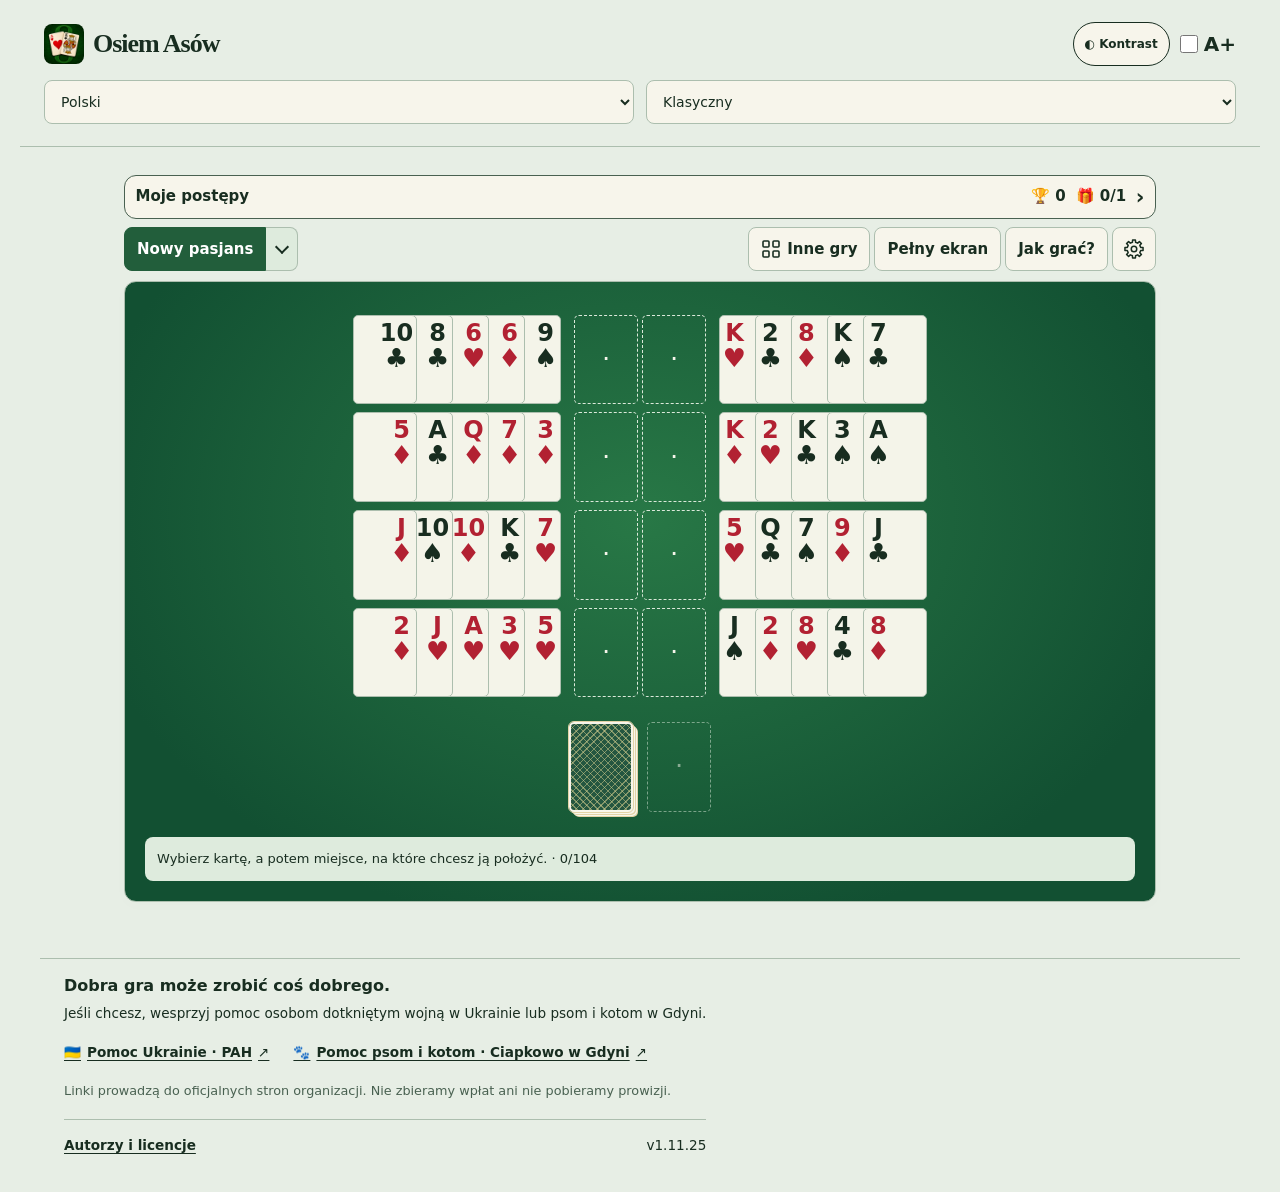
==== index.html @ a6cc0224 "Release Osiem Asów 1.11.25: refine game labels" ====
<!doctype html>
<html lang="pl" data-theme="porcelain">
<head>
<meta charset="utf-8">
<link rel="icon" href="favicon.ico?v=1.9.2" sizes="any">
<link rel="icon" type="image/png" sizes="32x32" href="favicon-32.png?v=1.9.2">
<link rel="icon" type="image/png" sizes="48x48" href="favicon-48.png?v=1.9.2">
<meta name="viewport" content="width=device-width,initial-scale=1">
<title>Osiem Asów</title>

<link rel="manifest" href="manifest.webmanifest">
<link rel="apple-touch-icon" href="apple-touch-icon.png?v=1.5.2">
<meta name="theme-color" content="#174b35">
<link rel="stylesheet" href="style.css">
<link rel="stylesheet" href="shared-palettes.css?v=shared-palettes-2">
<link rel="stylesheet" href="themes.css?v=1.9.2">
<link rel="stylesheet" href="shared-game.css?v=1.6.4">
<link rel="stylesheet" href="card-backs.css?v=deck-themes-2">
<link rel="stylesheet" href="pasjans.css?v=split-new-1">
<link rel="stylesheet" href="shared-victory.css?v=6">
<link rel="stylesheet" href="games-chest-menu.css?v=packed-grid-1"><script defer src="games-chest-menu.js?v=packed-grid-1" data-game="eight-aces"></script><script>if (!new URLSearchParams(location.search).has("miniatura") || window === window.top) { const script = document.createElement("script"); script.defer = true; script.src = "https://cloud.umami.is/script.js"; script.setAttribute("data-website-id", "a4d24ffd-fa55-44e7-8c3b-dc5a5e42a2f2"); script.setAttribute("data-domains", "eightaces.games-chest.com"); script.setAttribute("data-tag", "eight-aces"); document.head.append(script); }</script>
<link rel="stylesheet" href="theme-gallery.css?v=1.4.5">
<link rel="stylesheet" href="shared-settings.css?v=1.9.2">
<link rel="stylesheet" href="progress-bar.css?v=1.11.1">
<link rel="stylesheet" href="progress-summary.css?v=1.11.1">
<link rel="stylesheet" href="shared-footer.css?v=safari-install-guide-1">
<script defer src="shared-footer.js?v=footer-picker-recent-1"></script>
<script defer src="./game-update.js?v=2"></script>
<script defer src="./game-install.js?v=safari-install-guide-1"></script>
</head>
<body>
<header><a class="brand" href="./"><img class="brand-logo" src="icon-192.png?v=1.5.2" alt=""><span class="brand-name" translate="no">Osiem Asów</span></a><div class="header-controls"><div class="accessibility-controls"><button id="contrast" translate="no" aria-pressed="false"></button><label class="text-size-control"><input type="checkbox" id="large"><span id="large-label"></span></label></div><div class="preferences"><label><span id="language-label"></span><select id="language"><option value="pl">Polski</option><option value="en">English</option></select></label><label><span id="theme-label"></span><select id="theme"></select></label></div></div></header>
<main class="solitaire">
  <button id="my-progress" type="button" aria-haspopup="dialog" aria-controls="progress-dialog" translate="no">
  <strong id="progress-name">Moje postępy</strong>
  <span class="progress-count"><span aria-hidden="true">🏆</span> <bdi id="progress-wins">0</bdi></span>
  <span class="progress-count" id="progress-next" hidden><span aria-hidden="true">🎁</span> <bdi id="progress-next-count"></bdi></span>
  <span class="progress-chevron" aria-hidden="true">›</span>
</button>
  <div class="game-toolbar" dir="ltr">
    <div class="new-game-buttons">
      <button class="primary" id="new-game" translate="no" dir="auto"><span class="new-game-icon toolbar-icon" aria-hidden="true">＋</span><span class="new-game-label">Nowy pasjans</span></button>
      <button id="pick-variant" type="button" aria-haspopup="dialog" aria-controls="confirm-new-game"><span aria-hidden="true"></span></button>
    </div>
    <div class="game-tools"><button id="game-picker-button" type="button" aria-haspopup="dialog" aria-controls="game-picker" aria-label="Inne gry" translate="no">
<svg width="20" height="20" viewBox="0 0 20 20" fill="none" stroke="currentColor" stroke-width="1.6" aria-hidden="true" focusable="false"><rect x="2" y="2" width="6" height="6" rx="1"/><rect x="12" y="2" width="6" height="6" rx="1"/><rect x="2" y="12" width="6" height="6" rx="1"/><rect x="12" y="12" width="6" height="6" rx="1"/></svg><span class="toolbar-label">Inne gry</span></button>
      <button id="undo" translate="no" dir="auto" hidden><span class="history-icon toolbar-icon" aria-hidden="true">↶</span><span class="history-label"></span></button>
      <button id="redo" translate="no" dir="auto" hidden><span class="history-icon toolbar-icon" aria-hidden="true">↷</span><span class="history-label"></span></button>
      <button id="fullscreen" type="button" translate="no" dir="auto" aria-pressed="false" aria-label="Pełny ekran"><span class="fullscreen-icon toolbar-icon" aria-hidden="true">⛶</span><span class="fullscreen-label">Pełny ekran</span></button>
      <button id="help-button" translate="no" dir="auto" aria-haspopup="dialog"><span class="help-icon toolbar-icon" aria-hidden="true">?</span><span class="help-button-label">How to play</span></button>
      <button id="end-blocked-game" type="button" class="primary" translate="no" hidden>Zakończ partię</button>
      <button id="settings-button" class="shared-settings-button" aria-label="Settings" aria-haspopup="dialog"></button>
    </div>
  </div>
  <section class="card game">
    <div id="tableau" class="solitaire-board" dir="ltr"></div>
    <div id="supply" class="supply"></div>
    <p id="status" role="status" tabindex="-1"></p>
  </section>
</main>
<footer class="game-footer">
  <section class="support-causes" aria-labelledby="support-title" translate="no">
    <h2 id="support-title" data-footer-copy="title">Dobra gra może zrobić coś dobrego.</h2>
    <p data-footer-copy="intro">Jeśli chcesz, wesprzyj pomoc osobom dotkniętym wojną w Ukrainie lub psom i kotom w Gdyni.</p>
    <div class="support-links">
      <a href="https://www.pah.org.pl/gdzie-dzialamy/ukraina/" target="_blank" rel="noopener noreferrer"><b aria-hidden="true">🇺🇦</b> <span data-footer-copy="ukraine">Pomoc Ukrainie · PAH</span> <b aria-hidden="true">↗</b></a>
      <a href="https://ciapkowo.pl/" target="_blank" rel="noopener noreferrer"><b aria-hidden="true">🐾</b> <span data-footer-copy="shelter">Pomoc psom i kotom · Ciapkowo w Gdyni</span> <b aria-hidden="true">↗</b></a>
    </div>
    <p class="support-note" data-footer-copy="note">Linki prowadzą do oficjalnych stron organizacji. Nie zbieramy wpłat ani nie pobieramy prowizji.</p>
  </section>
  <div class="footer-details">
    <a id="credits-link" href="credits.html" data-footer-copy="credits" translate="no">Autorzy i licencje</a>
    <span id="footer-version" translate="no">v1.11.25</span>
    <span id="save-note" role="status" translate="no"></span>
  </div>
</footer>
<dialog id="progress-dialog" class="progress-summary" aria-labelledby="progress-title" translate="no">
  <div class="progress-heading">
    <h2 id="progress-title">My progress</h2>
    <form method="dialog"><button id="progress-close" class="progress-summary-close" aria-label="Close" autofocus>×</button></form>
  </div>
  <dl id="progress-metrics"></dl>
  <p id="progress-reward-detail" hidden translate="no"></p>
</dialog>
<dialog id="game-picker" aria-labelledby="game-picker-title" translate="no">
  <div class="game-picker-header">
    <h2 id="game-picker-title">Inne gry</h2>
    <form method="dialog"><button id="game-picker-close" type="submit" aria-label="Zamknij" autofocus>×</button></form>
  </div>
  <ul id="game-picker-list" aria-labelledby="game-picker-title"></ul>
  <a class="all-games game-picker-link" href="https://games-chest.com/">Wszystkie gry</a>
</dialog>
<dialog id="theme-gallery" aria-labelledby="gallery-title" translate="no">
  <div class="gallery-heading">
    <h2 id="gallery-title"></h2>
    <form method="dialog"><button id="gallery-close" autofocus></button></form>
  </div>
  <ul id="gallery-ordinary" class="theme-grid"></ul>
  <h3 id="gallery-rewards-title"></h3>
  <ul id="gallery-rewards" class="theme-grid" aria-labelledby="gallery-rewards-title"></ul>
</dialog>
<dialog id="confirm-new-game" aria-labelledby="confirm-new-title" aria-describedby="confirm-new-description">
  <form method="dialog">
    <h2 id="confirm-new-title" translate="no"></h2>
    <p id="confirm-new-description" translate="no"></p>
    <div class="game-tools">
      <button id="cancel-new" value="cancel" translate="no" autofocus></button>
      <button id="restart-deal" value="restart" translate="no"></button>
      <button class="primary" id="accept-new" value="start" translate="no"></button>
    </div>
  </form>
</dialog>
<dialog id="settings" class="shared-settings" aria-labelledby="settings-title" aria-describedby="next-rules" translate="no">
  <form method="dialog" class="settings-shell">
    <header class="settings-header">
      <div class="settings-heading"><h2 id="settings-title"></h2><button id="settings-dismiss" type="submit" value="close" autofocus>×</button></div>
      <p id="next-rules" class="settings-summary"></p>
    </header>
    <div class="settings-body">
      <div id="settings-save-error" class="settings-save-error" role="alert" hidden>
        <p id="settings-save-error-text"></p>
        <button id="settings-save-retry" type="button"></button>
      </div>
      <fieldset class="settings-section">
        <legend id="settings-rules-heading"></legend>
        <div class="setting-item">
          <div class="setting-row">
            <label>
              <input type="checkbox" id="sameSuit">
              <span class="setting-caption"><span class="setting-name" id="same-label"></span><small class="setting-timing" data-setting-applies="next"></small></span>
            </label>
            <button class="setting-info" type="button" aria-expanded="false" aria-controls="sameSuit-note">ⓘ</button>
          </div>
          <p class="setting-description" id="sameSuit-note" hidden></p>
        </div>
        <div class="setting-item">
          <div class="setting-row">
            <label>
              <input type="checkbox" id="recycle">
              <span class="setting-caption"><span class="setting-name" id="recycle-label"></span><small class="setting-timing" data-setting-applies="next"></small></span>
            </label>
            <button class="setting-info" type="button" aria-expanded="false" aria-controls="recycle-note">ⓘ</button>
          </div>
          <p class="setting-description" id="recycle-note" hidden></p>
        </div>
        <div class="setting-item">
          <div class="setting-row">
            <label>
              <input type="checkbox" id="kingsOnly">
              <span class="setting-caption"><span class="setting-name" id="kingsOnly-label"></span><small class="setting-timing" data-setting-applies="now"></small></span>
            </label>
            <button class="setting-info" type="button" aria-expanded="false" aria-controls="kingsOnly-note">ⓘ</button>
          </div>
          <p class="setting-description" id="kingsOnly-note" hidden></p>
        </div>
      </fieldset>
      <fieldset class="settings-section">
        <legend id="settings-display-heading"></legend>
        <div class="setting-item">
          <div class="setting-row">
            <label>
              <input type="checkbox" id="showCounts">
              <span class="setting-caption"><span class="setting-name" id="showCounts-label"></span><small class="setting-timing" data-setting-applies="now"></small></span>
            </label>
            <button class="setting-info" type="button" aria-expanded="false" aria-controls="showCounts-note">ⓘ</button>
          </div>
          <p class="setting-description" id="showCounts-note" hidden></p>
        </div>
        <div class="setting-item">
          <div class="setting-row">
            <label>
              <input type="checkbox" id="showUndo">
              <span class="setting-caption"><span class="setting-name" id="showUndo-label"></span><small class="setting-timing" data-setting-applies="now"></small></span>
            </label>
            <button class="setting-info" type="button" aria-expanded="false" aria-controls="showUndo-note">ⓘ</button>
          </div>
          <p class="setting-description" id="showUndo-note" hidden></p>
        </div>
        <div class="setting-item">
          <div class="setting-row">
            <label class="setting-control">
              <input type="checkbox" id="expand-table-only" aria-describedby="expand-table-only-note">
              <span class="setting-caption"><span class="setting-name" id="expand-table-only-label"></span></span>
            </label>
            <button class="setting-info" type="button" aria-expanded="false" aria-controls="expand-table-only-note">ⓘ</button>
          </div>
          <p class="setting-description" id="expand-table-only-note" hidden></p>
        </div>
      </fieldset>
      <section class="settings-section" aria-labelledby="preferences-file-heading">
        <h3 id="preferences-file-heading"></h3>
        <p id="preferences-file-scope" class="settings-file-scope"></p>
        <div class="settings-backup-actions">
          <button type="button" id="export-preferences"></button>
          <button type="button" id="import-preferences"></button>
        </div>
        <input type="file" id="preferences-file" accept=".json,application/json" hidden>
        <p id="preferences-status" role="status" aria-live="polite"></p>
        <button type="button" id="retry-preferences" hidden></button>
      </section>
    </div>
  </form>
</dialog>
<dialog id="confirm-progress" aria-labelledby="progress-import-title" aria-describedby="progress-import-description" translate="no">
 <form method="dialog">
  <h2 id="progress-import-title"></h2>
  <p id="progress-import-description"></p>
  <p id="progress-import-stats"></p>
  <p id="progress-import-note"></p>
  <p id="progress-import-error" role="alert" hidden></p>
  <div class="settings-backup-actions"><button value="cancel" id="cancel-progress"></button><button type="button" id="restore-progress" class="primary"></button></div>
 </form>
</dialog>
<dialog id="help" aria-labelledby="help-title">
  <form method="dialog">
    <div class="dialog-heading"><h2 id="help-title" translate="no">How to play</h2><button aria-label="Close">×</button></div>
    <div id="rules" translate="no"></div>
    <p><a href="https://www.solsuite.com/games/forty_and_eight.htm" target="_blank" rel="noopener noreferrer" translate="no">Forty and Eight · SolSuite ↗</a></p>
    <p data-save-help translate="no"></p>
    <button class="primary">Done</button>
  </form>
</dialog>
<script src="locales.js?v=fullscreen-notice-1"></script>
<script src="i18n.js"></script>
<script src="engine.js?v=slow-search-1"></script>
<script src="strings.js?v=1.9.2"></script>
<script src="shared-victory.js?v=5"></script>
<script src="game-help.js?v=row-collect-1"></script>
<script src="results.js?v=1.7.1"></script>
<script src="settings-strings.js?v=1.9.2"></script>
<script src="shared-preferences.js?v=1.9.2"></script>
<script src="shared-progress-backup.js?v=scenic-themes-1"></script>
<script src="progress-backup.js?v=scenic-themes-1"></script>
<script src="preferences-strings.js?v=1.9.2"></script>
<script src="progress-bar.js?v=1.11.0"></script>
<script src="statistics-reset.js?v=1.11.4"></script><script src="app.js?v=split-new-1"></script>
<script>
  if (window === window.top && "serviceWorker" in navigator) {
    navigator.serviceWorker.register("./sw.js").catch(error => console.warn("Offline setup failed", error));
  }
</script>
</body>
</html>
---- style.css ----
:root{--bg:#f6f5f0;--paper:#fcfcf7;--ink:#263b36;--muted:#79827b;--line:#e3e5dc;--accent:#355e4c;--wash:#eaf0df;--table:#f6f5f0;--radius:12px;--control-radius:8px;--primary-bg:var(--accent);--primary-ink:#fff;--primary-border:var(--primary-bg);color-scheme:light}
*{box-sizing:border-box}body{margin:0;background:var(--bg);color:var(--ink);font:15px/1.55 system-ui,-apple-system,BlinkMacSystemFont,"Segoe UI",sans-serif}button,select,input{font:inherit}button,select{color:var(--ink);background:var(--paper);border:1px solid var(--line);border-radius:8px;min-height:42px;padding:8px 14px}button{cursor:pointer;font-weight:600}button:hover:not(:disabled){border-color:var(--accent);background:var(--wash)}button:disabled{opacity:.5;cursor:default}button:focus-visible,select:focus-visible,a:focus-visible{outline:3px solid var(--accent);outline-offset:3px}a{color:var(--accent)}.primary{background:var(--accent);color:#fff;border-color:var(--accent)}.primary:hover:not(:disabled){background:var(--accent);filter:brightness(1.12)}header{max-width:1240px;margin:auto;display:flex;align-items:center;justify-content:space-between;padding:22px 24px;border-bottom:1px solid var(--line);gap:18px}.brand{font:700 34px Georgia,serif;text-decoration:none;letter-spacing:-1px;color:var(--ink)}.brand span{display:block;font:11px system-ui;letter-spacing:1.5px;text-transform:uppercase;color:var(--muted)}.preferences{display:flex;align-items:end;gap:12px}.preferences label{display:grid;gap:3px;font-size:11px;color:var(--muted)}.preferences select{font-size:13px;max-width:170px}main{max-width:1200px;margin:auto;padding:28px 24px 36px}.intro{display:flex;align-items:center;justify-content:space-between;gap:20px;margin-bottom:24px}.eyebrow{text-transform:uppercase;letter-spacing:2px;font-size:10px;font-weight:750;color:var(--accent);margin:0 0 8px}h1{font:normal 36px/1.15 Georgia,serif;margin:0 0 10px}h2{font:normal 23px/1.25 Georgia,serif;margin:0 0 16px}p{margin:8px 0 16px}.muted{color:var(--muted)}.small{font-size:12px}.layout{display:grid;grid-template-columns:minmax(0,1fr) 270px;gap:24px}.card{background:var(--paper);border:1px solid var(--line);border-radius:var(--radius);padding:22px;box-shadow:0 3px 16px #23372d04}aside{display:grid;gap:18px;align-content:start}.scoreboard{display:flex;justify-content:space-between;align-items:center;border-bottom:1px solid var(--line);padding-bottom:16px}.scoreboard>div{display:grid;gap:0}.scoreboard>div:last-child{text-align:end}.scoreboard strong{font:36px Georgia,serif}.scoreboard span{font-size:12px;color:var(--muted)}.scoreboard .target{text-align:center}.target small{color:var(--muted);font-size:11px}.opponent{text-align:center;padding:14px 0}.opponent>span{font-size:11px;color:var(--muted)}.hand{display:flex;flex-wrap:wrap;justify-content:center;gap:9px;padding:12px 0}.hidden-hand{padding:5px 0}.back{width:18px;height:32px;border:1px solid var(--line);border-radius:4px;background:repeating-linear-gradient(45deg,var(--wash),var(--wash) 3px,var(--paper) 3px,var(--paper) 6px)}.table{background:var(--table);border:1px solid var(--line);border-radius:10px;min-height:300px;max-height:580px;overflow:auto;display:flex;align-items:center;padding:20px}#board{margin:auto;min-width:min-content;display:grid;grid-template-columns:auto auto auto;grid-template-rows:auto auto auto;gap:8px;align-items:center;justify-items:center}.empty-table{grid-column:1/4;color:var(--muted);text-align:center;max-width:270px;font-family:Georgia,serif;font-size:23px}.arm{display:flex;gap:4px;align-items:center}.arm.vertical{flex-direction:column}.arm.left{flex-direction:row-reverse}.board-caption{display:flex;justify-content:space-between;gap:10px;color:var(--muted);font-size:11px;margin-top:10px}.tile{background:#fffdf5;border:1px solid #a7aca1;border-radius:6px;box-shadow:0 2px 3px #23372d18;display:inline-flex;padding:4px;align-items:center;gap:0;min-height:0;color:#27352e;flex-shrink:0}.tile.vertical{flex-direction:column}.half{width:30px;height:30px;display:grid;grid-template-columns:repeat(3,1fr);grid-template-rows:repeat(3,1fr);padding:3px;gap:2px}.half+.half{border-inline-start:1px solid #b9bdb2}.tile.vertical>.half+.half{border-inline-start:0;border-top:1px solid #b9bdb2}.dot{border-radius:50%;background:currentColor}.tile.playable{border:2px solid var(--accent)}.tile.selected{outline:3px solid var(--accent);outline-offset:3px;background:var(--wash)}.tile:disabled{opacity:.7}.hand .tile{padding:5px}.hand .half{width:35px;height:35px}.hand-title{display:flex;align-items:center;justify-content:space-between;padding-top:14px;gap:10px}.hand-title strong{font-size:13px}.hand-title button{font-size:12px}#status{background:var(--wash);border-radius:8px;padding:12px;font-size:13px;margin-top:16px}.choices{display:flex;gap:8px;flex-wrap:wrap;margin-bottom:12px}.choices:empty{display:none}.choices button{font-size:12px}.round-actions{text-align:center}.stat{display:flex;justify-content:space-between;border-top:1px solid var(--line);padding:9px 0;font-size:13px}.badge{display:inline-block;border:1px solid var(--line);background:var(--wash);padding:6px 10px;border-radius:20px;margin:8px 4px 0 0;font-size:11px}ul{padding-inline-start:18px;font-size:12px;color:var(--muted)}li{margin-bottom:9px}footer{text-align:center;color:var(--muted);font-size:11px;padding:15px 24px 28px}dialog{background:var(--paper);color:var(--ink);border:1px solid var(--line);border-radius:var(--radius);padding:25px;width:min(460px,calc(100% - 32px));max-height:85vh;overflow:auto}dialog::backdrop{background:#14271e66}.dialog-heading{display:flex;justify-content:space-between;gap:12px}.dialog-heading button{font-size:24px;padding:0 12px}.setting{display:flex;align-items:center;justify-content:space-between;gap:15px;margin:18px 0}.setting select{max-width:190px}.large{font-size:18px}.large button,.large select{font-size:17px}.large .small,.large ul,.large #status{font-size:15px}[hidden]{display:none!important}@media(max-width:850px){.layout{grid-template-columns:1fr}aside{grid-template-columns:1fr 1fr}.intro{align-items:start}h1{font-size:30px}}@media(max-width:540px){header{padding:15px 14px;gap:8px;flex-wrap:wrap}.brand{font-size:30px}.preferences{gap:6px}.preferences select{max-width:116px;padding:6px}.preferences label{font-size:10px}main{padding:20px 12px}.intro{gap:10px;margin-bottom:18px}.intro .muted{font-size:12px}.intro>.primary{font-size:12px;white-space:nowrap}.card{padding:15px}.table{min-height:270px;padding:12px}.half{width:26px;height:26px}.hand .half{width:31px;height:31px}.hand{gap:7px}.layout{gap:16px}aside{grid-template-columns:1fr}.board-caption{font-size:10px}h1{font-size:28px}.eyebrow{font-size:9px}.scoreboard strong{font-size:30px}}
---- shared-palettes.css ----
/* Canonical shared palettes in sudoku/dist/. Copy unchanged to the other games. */
:root[data-theme="copper"] {
  --palette-bg: #f0e1d5;
  --palette-ink: #432d24;
  --palette-muted: #705247;
  --palette-accent: #934826;
  --palette-line: #e1c7b6;
  --palette-wash: #eed6c6;
  --palette-paper: #f3e5da;
  --palette-primary-bg: #934826;
  --palette-primary-ink: #fff;
}
:root[data-theme="night-sky"] {
  --palette-bg: #161c2c;
  --palette-ink: #f0f2ff;
  --palette-muted: #b5bfd8;
  --palette-accent: #b4bfff;
  --palette-line: #465172;
  --palette-wash: #2f3a58;
  --palette-paper: #222b42;
  --palette-primary-bg: #aebaff;
  --palette-primary-ink: #182139;
}

:root[data-theme="ink"] {
  --palette-control-line: #938570;
  --palette-bg: #ebe4d5;
  --palette-ink: #242c35;
  --palette-muted: #656963;
  --palette-accent: #254b72;
  --palette-line: #d5cdbd;
  --palette-wash: #e0d5be;
  --palette-paper: #eee5d2;
  --palette-primary-bg: var(--palette-accent);
  --palette-primary-ink: #fff;
}

:root[data-theme="porcelain"] {
  --palette-bg: #e9e9e3;
  --palette-ink: #24364b;
  --palette-muted: #556579;
  --palette-accent: #365b80;
  --palette-line: #c5cdd5;
  --palette-wash: #dce4eb;
  --palette-paper: #efeee8;
  --palette-control-line: #8294a6;
  --palette-primary-bg: #41688e;
  --palette-primary-ink: #fff;
}

:root[data-theme="sage"] {
  --palette-bg: #eeeee6;
  --palette-ink: #263b36;
  --palette-muted: #58655b;
  --palette-accent: #355e4c;
  --palette-line: #ccd4c8;
  --palette-wash: #e2ead9;
  --palette-paper: #f4f4eb;
}

:root[data-theme="ukraine"] {
  --palette-bg: #e9eff5;
  --palette-ink: #102c4a;
  --palette-muted: #52677d;
  --palette-accent: #0755a1;
  --palette-line: #b8ccdf;
  --palette-wash: #dce9f6;
  --palette-paper: #f1f4f7;
  --palette-primary-bg: #ffd43b;
  --palette-primary-border: #e5b900;
  --palette-primary-ink: var(--palette-ink);
}

:root[data-theme="studio"] {
  --palette-bg: #e6e8eb;
  --palette-ink: #20252b;
  --palette-muted: #626b76;
  --palette-accent: #2458cd;
  --palette-line: #d7dce2;
  --palette-wash: #dce2e9;
  --palette-paper: #edf0f3;
}

:root[data-theme="forma"] {
  --palette-bg: #f2e7db;
  --palette-ink: #342837;
  --palette-muted: #73626c;
  --palette-accent: #b5442d;
  --palette-line: #dfcec4;
  --palette-wash: #ead8cb;
  --palette-paper: #f5eadd;
}

:root[data-theme="energy"] {
  --palette-bg: #eae4f5;
  --palette-ink: #302441;
  --palette-muted: #6a607a;
  --palette-accent: #6235c3;
  --palette-line: #e1d9ef;
  --palette-wash: #e2d8f1;
  --palette-paper: #f0e9f8;
}

:root[data-theme="tangerine"] {
  --palette-bg: #eee6d7;
  --palette-ink: #30291f;
  --palette-muted: #70695f;
  --palette-accent: #9b4f00;
  --palette-line: #eadfca;
  --palette-wash: #f0e0b9;
  --palette-paper: #f3ead9;
}

:root[data-theme="contrast"] {
  --palette-bg: #fff;
  --palette-ink: #111;
  --palette-muted: #333;
  --palette-accent: #111;
  --palette-line: #555;
  --palette-wash: #eee;
  --palette-paper: #fff;
}
---- themes.css ----
/* Adapted from Trener Sudoku a4897b3. Source mapping: docs/THEMES.md. */
:root[data-theme="sage"]{--bg:var(--palette-bg);--ink:var(--palette-ink);--muted:var(--palette-muted);--accent:var(--palette-accent);--line:var(--palette-line);--wash:var(--palette-wash);--paper:var(--palette-paper);--table:var(--bg);--radius:12px;--control-radius:8px}
:root[data-theme="ink"]{--bg:var(--palette-bg);--ink:var(--palette-ink);--muted:var(--palette-muted);--accent:var(--palette-accent);--line:var(--palette-line);--wash:var(--palette-wash);--paper:var(--palette-paper);--table:var(--bg);--radius:3px;--control-radius:3px}
:root[data-theme="contrast"]{--bg:var(--palette-bg);--ink:var(--palette-ink);--muted:var(--palette-muted);--accent:var(--palette-accent);--line:var(--palette-line);--wash:var(--palette-wash);--paper:var(--palette-paper);--table:var(--bg);--radius:2px;--control-radius:2px}
:root[data-theme="studio"]{--bg:var(--palette-bg);--ink:var(--palette-ink);--muted:var(--palette-muted);--accent:var(--palette-accent);--line:var(--palette-line);--wash:var(--palette-wash);--paper:var(--palette-paper);--table:var(--bg);--radius:0;--control-radius:2px}
:root[data-theme="forma"]{--bg:var(--palette-bg);--ink:var(--palette-ink);--muted:var(--palette-muted);--accent:var(--palette-accent);--line:var(--palette-line);--wash:var(--palette-wash);--forma-paper:var(--palette-paper);--forma-plum:#432c46;--forma-terra:#b5442d;--paper:var(--palette-paper);--table:var(--bg);--radius:0;--control-radius:999px}
:root[data-theme="energy"]{--bg:var(--palette-bg);--ink:var(--palette-ink);--muted:var(--palette-muted);--accent:var(--palette-accent);--line:var(--palette-line);--wash:var(--palette-wash);--energy-purple:#6235c3;--energy-amber:#ffb800;--paper:var(--palette-paper);--table:var(--bg);--radius:24px;--control-radius:999px}
:root[data-theme="tangerine"]{--bg:var(--palette-bg);--ink:var(--palette-ink);--muted:var(--palette-muted);--accent:var(--palette-accent);--line:var(--palette-line);--wash:var(--palette-wash);--tangerine-orange:#ffab00;--tangerine-amber:#ffab00;--paper:var(--palette-paper);--table:var(--bg);--radius:24px;--control-radius:999px}
:root[data-theme="porcelain"]{--bg:var(--palette-bg);--ink:var(--palette-ink);--muted:var(--palette-muted);--accent:var(--palette-accent);--line:var(--palette-line);--wash:var(--palette-wash);--porcelain-orange:var(--palette-primary-bg);--porcelain-amber:var(--palette-primary-bg);--paper:var(--palette-paper);--table:var(--bg);--radius:24px;--control-radius:999px;--primary-bg:var(--palette-primary-bg);--primary-ink:var(--palette-primary-ink)}
:root[data-theme="ukraine"]{--bg:var(--palette-bg);--ink:var(--palette-ink);--muted:var(--palette-muted);--accent:var(--palette-accent);--line:var(--palette-line);--wash:var(--palette-wash);--ukraine-orange:var(--palette-accent);--ukraine-amber:var(--palette-accent);--paper:var(--palette-paper);--table:var(--bg);--radius:24px;--control-radius:999px}

/* Shared shape and typography rules adapted from Sudoku studio.css / forma.css. */
button:not(.tile),select{border-radius:var(--control-radius)}
.header-controls{display:grid;gap:10px;justify-items:end;min-width:0}
.accessibility-controls{display:flex;align-items:center;justify-content:flex-end;gap:14px;flex-wrap:wrap;font-size:12px}
.accessibility-controls button{min-height:32px;padding:4px 11px;font-size:12px;background:transparent}
.accessibility-controls button[aria-pressed="true"]{background:var(--ink);color:var(--paper)}
.text-size-control{display:inline-flex;align-items:center;gap:6px;cursor:pointer}
.text-size-control input{accent-color:var(--accent);width:17px;height:17px}
.primary{background:var(--primary-bg);border-color:var(--primary-border);color:var(--primary-ink)}
.primary:hover:not(:disabled){background:var(--primary-bg)}
:root[data-theme="tangerine"]{--bg:var(--palette-bg);--ink:var(--palette-ink);--muted:var(--palette-muted);--accent:var(--palette-accent);--line:var(--palette-line);--wash:var(--palette-wash);--tangerine-orange:#ffab00;--tangerine-amber:#ffab00;--paper:var(--palette-paper);--table:var(--bg);--radius:24px;--control-radius:999px}
:root[data-theme="ukraine"]{--primary-bg:var(--palette-primary-bg);--primary-border:var(--palette-primary-border);--primary-ink:var(--palette-primary-ink)}
:is([data-theme="studio"],[data-theme="forma"],[data-theme="energy"],[data-theme="tangerine"],[data-theme="porcelain"],[data-theme="ukraine"]) body{font-family:Arial,Helvetica,sans-serif}
:is([data-theme="studio"],[data-theme="forma"],[data-theme="energy"],[data-theme="tangerine"],[data-theme="porcelain"],[data-theme="ukraine"]) .brand{font-family:Arial,Helvetica,sans-serif;font-weight:700;letter-spacing:-.6px}
:is([data-theme="studio"],[data-theme="forma"],[data-theme="energy"],[data-theme="tangerine"],[data-theme="porcelain"],[data-theme="ukraine"]) h1{font-family:Arial,Helvetica,sans-serif;font-weight:600;letter-spacing:-1px}
:is([data-theme="studio"],[data-theme="forma"],[data-theme="energy"],[data-theme="tangerine"],[data-theme="porcelain"],[data-theme="ukraine"]) h2{font:600 15px/1.4 Arial,Helvetica,sans-serif}
:is([data-theme="forma"],[data-theme="energy"],[data-theme="tangerine"],[data-theme="porcelain"],[data-theme="ukraine"]) select{border-radius:10px}
:is([data-theme="energy"],[data-theme="tangerine"],[data-theme="porcelain"],[data-theme="ukraine"]) .preferences select{border-radius:12px;font-weight:600}
:is([data-theme="forma"],[data-theme="energy"],[data-theme="tangerine"],[data-theme="porcelain"],[data-theme="ukraine"]) dialog{border-radius:26px}
:is([data-theme="studio"],[data-theme="forma"]) .card{border:0;border-bottom:1px solid var(--line);box-shadow:none;background:transparent}
:is([data-theme="porcelain"],[data-theme="ukraine"]) .card{box-shadow:none}
:is([data-theme="energy"],[data-theme="tangerine"],[data-theme="porcelain"],[data-theme="ukraine"]) header{border-radius:0 0 26px 26px;padding-block:20px}
[data-theme="porcelain"] header{background:var(--paper);border-bottom:1px solid var(--line)}
[data-theme="energy"] header{background:linear-gradient(110deg,#7134cf 0%,#a42ba8 65%,#c7288b 100%);border:0}
[data-theme="tangerine"] header{background:#ffab00;border:0}
[data-theme="ukraine"] header{background:var(--palette-accent);border-bottom:8px solid var(--palette-primary-bg)}
:is([data-theme="energy"],[data-theme="ukraine"]) header :is(.brand,.brand span,.preferences label,.accessibility-controls){color:#fff}
:is([data-theme="energy"],[data-theme="ukraine"]) .accessibility-controls button{color:#fff;border-color:#ffffff88}
:is([data-theme="energy"],[data-theme="ukraine"]) .preferences :is(select,button){background:#fff;color:var(--ink);border-color:#fff}
:is([data-theme="energy"],[data-theme="ukraine"]) header :is(button,select,input):focus-visible{outline-color:#ffd43b}
[data-theme="ink"] :is(.brand,h1,h2){font-family:Georgia,'Times New Roman',serif;letter-spacing:-.5px}
[data-theme="contrast"] body{font-family:Arial,sans-serif}
[data-theme="contrast"] :is(h1,h2,.brand){font-family:Arial,sans-serif;font-weight:700;letter-spacing:0}
[data-theme="contrast"] :is(.card,.tile,dialog){box-shadow:none}
[data-theme="contrast"] .tile{background:#fff;color:#111;border-color:#111}
[data-theme="contrast"] .half+.half{border-color:#111}
@media(max-width:640px){
 header{align-items:center}
 .header-controls{max-width:100%;gap:8px}
 .accessibility-controls{gap:10px}
 :is([data-theme="energy"],[data-theme="tangerine"],[data-theme="porcelain"],[data-theme="ukraine"]) header{padding:12px 14px;border-radius:0 0 22px 22px}
 :is([data-theme="energy"],[data-theme="tangerine"],[data-theme="porcelain"],[data-theme="ukraine"]) .card{border-radius:20px}
}
@media(max-width:420px){
 .header-controls{width:100%;justify-items:stretch}
 .accessibility-controls,.preferences{justify-content:flex-end}
 .large .accessibility-controls{flex-wrap:wrap;justify-content:flex-start}
 .large .preferences{flex-wrap:wrap}
}
.turn-actions{display:flex;gap:8px;flex-wrap:wrap;justify-content:flex-end}
/* A long arm scrolls inside the table, never widens the page. */
.layout{grid-template-columns:minmax(0,1fr) 270px}
.layout>.card,.layout>aside,.table{min-width:0;max-width:100%}
@media(max-width:850px){.layout{grid-template-columns:minmax(0,1fr)}}
@media(max-width:540px){.board-caption{flex-wrap:wrap}.hand-title{flex-wrap:wrap}}
/* The most recent placement stays marked through draws and passes. */
.tile.last-played{outline:3px solid var(--accent);outline-offset:2px;box-shadow:0 0 0 5px var(--paper)}
[data-theme="contrast"] .tile.last-played{outline:4px double #111;outline-offset:2px}
.last-move{margin:12px 0 0;padding:9px 12px;border-inline-start:3px solid var(--accent);font-size:12px;color:var(--ink);background:var(--paper)}


/* The main table always fits the complete board. The magnifier shows detail. */
.table{position:relative;display:block;height:clamp(240px,42vh,380px);min-height:240px;max-height:none;overflow:hidden;padding:0}
#board{position:absolute;left:50%;top:50%;width:max-content;min-width:0;margin:0;transform-origin:center}
#board .tile{cursor:default}
#board .tile:focus-visible{outline:3px dashed var(--accent);outline-offset:5px}
.board-help{font-size:11px;color:var(--muted);margin:0 0 8px}
.move-choice{display:flex;gap:8px;flex-wrap:wrap;align-items:center;border:1px solid var(--line);border-radius:12px;padding:8px}
.declaration[aria-pressed="true"]{background:var(--wash);outline:2px solid var(--accent);outline-offset:1px}
#history-rounds{max-height:420px;overflow:auto;overflow-wrap:anywhere}
#history-rounds details{border-top:1px solid var(--line);padding:10px 0}
#history-rounds summary{cursor:pointer;font-weight:600;font-size:13px}
#history-rounds ol{padding-inline-start:24px;font-size:12px;line-height:1.55;margin-bottom:0}
#history-rounds li{padding:5px 0;border-bottom:1px solid var(--line);margin:0}
.large #history-rounds :is(summary,ol){font-size:16px}

.board-view-tools{display:flex;justify-content:space-between;align-items:center;gap:10px;margin-bottom:8px}
.board-view-tools .board-help{margin:0}
.match-total{text-align:center;font-size:12px;color:var(--muted);margin:6px 0}
.table.zoomed{touch-action:none;user-select:none;cursor:grab}
.table.zoomed #board .tile{cursor:grab}
.table.dragging,.table.dragging #board .tile{cursor:grabbing}
@media(max-width:540px){.board-view-tools{flex-wrap:wrap}}

.table{touch-action:none;user-select:none}
/* Position stones from actual edges; doubles cannot widen an entire grid track. */
#board{display:block}
#board>.tile{justify-content:center}
#board .half{width:31px;height:28px;flex-shrink:0}
#board .tile.vertical>.half{width:28px;height:31px}

/* Same two-row header as Sudoku: brand + Contrast/A+, then two selectors. */
header{display:grid;grid-template-columns:minmax(0,1fr) auto;align-items:center;gap:14px}
header .header-controls{display:contents}
header .brand{grid-column:1;grid-row:1;align-self:center;font-size:26px;line-height:1.15}
header .accessibility-controls,.large header .accessibility-controls{grid-column:2;grid-row:1;display:flex;flex-wrap:nowrap;align-items:center;gap:10px;justify-content:flex-end}
header #contrast{width:auto;min-height:34px;padding:5px 11px;white-space:nowrap;background:var(--paper);color:var(--ink);border:1px solid var(--ink);font-size:12px;line-height:1.2;border-radius:999px}
header #contrast[aria-pressed="true"]{background:var(--ink);color:var(--paper)}
header .text-size-control,.large header .text-size-control{display:flex;align-items:center;gap:6px;min-width:0;white-space:nowrap;font-size:20px;font-weight:700;line-height:1}
header .text-size-control input{width:18px;height:18px;margin:0}
header .preferences,.large header .preferences{grid-column:1/-1;grid-row:2;display:grid;grid-template-columns:minmax(0,1fr) minmax(0,1fr);gap:12px;align-items:center}
header .preferences label{min-width:0}
header .preferences label>span{position:absolute;width:1px;height:1px;padding:0;margin:-1px;overflow:hidden;clip-path:inset(50%);white-space:nowrap}
header .preferences select{width:100%;max-width:none;min-width:0;min-height:44px;padding:9px 12px;font-size:14px}
.intro-actions{display:flex;align-items:center;gap:8px;flex-shrink:0}
@media(max-width:640px){
 header{gap:12px;padding:12px 14px}
 header .brand{font-size:23px;letter-spacing:-.6px}
 header .accessibility-controls,.large header .accessibility-controls{gap:9px}
 header .preferences,.large header .preferences{gap:10px}
 header .preferences select{min-height:44px;font-size:13px}
 .large header .preferences select{font-size:16px}
 .intro-actions{gap:5px;flex-wrap:wrap;justify-content:flex-end;max-width:125px}
 .intro-actions #new-game{font-size:12px;padding:8px 12px}
}
.pool-tray{display:flex;align-items:center;gap:8px;margin:8px 0 0;min-width:0}
#pool-label{font-size:11px;color:var(--muted);white-space:nowrap}
.pool-tiles{display:flex;align-items:center;gap:1px;flex:1;min-width:0;flex-wrap:nowrap;min-height:24px}
.pool-back{width:12px;height:23px;min-width:3px;flex:0 1 12px}
.reserved-stack{display:flex;flex-direction:column;gap:1px;flex:0 0 23px}
.pool-back.reserved{width:23px;height:11px;flex:0 0 11px;border:1px solid var(--muted);opacity:.65}
.game .table{height:clamp(160px,30svh,280px);min-height:160px}
@media(max-width:640px){
 .game{padding:12px!important;scroll-margin-top:8px}
 .game .scoreboard{padding-bottom:6px}
 .game .scoreboard strong{font-size:27px}
 .game .opponent{padding:6px 0}
 .game .hidden-hand{padding:3px 0;gap:5px}
 .game .hidden-hand .back{width:13px;height:23px}
 .game .board-view-tools{margin-bottom:4px}
 .game .board-help{font-size:10px;line-height:1.25}
 .game .table{height:clamp(120px,calc(100svh - 500px),240px);min-height:120px}
 .game .board-caption{margin-top:4px;font-size:10px;gap:4px}
 .game .pool-tray{margin-top:5px;gap:5px}
 .game .last-move{font-size:11px;line-height:1.3;padding:4px 7px;margin-top:5px}
 .game #status{font-size:12px;line-height:1.3}
 .game #choices{margin-bottom:5px;gap:5px}
 .game .move-choice{padding:5px;gap:5px}
 .game .move-choice button{padding:5px 10px;min-height:36px}
 .game .hand-title{padding-top:6px}
 .game .hand-title button{min-height:34px;padding:4px 10px}
 .game #hand{padding:7px 0 2px;gap:6px}
 .game #hand .tile{padding:4px}
 .game #hand .half{width:27px;height:27px}
 .game .round-actions button{margin-top:6px;min-height:36px}
 .large .game #status,.large .game .last-move{font-size:15px}
 .large .game .table{height:clamp(110px,calc(100svh - 560px),220px);min-height:110px}
}

.pool-back{border-color:var(--accent)}

#opponent-hand.revealed .tile{padding:2px}
#opponent-hand.revealed .half{width:21px;height:21px;padding:2px;gap:1px}
/* Native dropdown options should follow the active palette rather than the OS accent. */
select{color-scheme:light;accent-color:var(--accent)}
select option{background:var(--paper);color:var(--ink)}
select option:checked{background:var(--accent);color:#fff}
:root[data-theme="contrast"] select option:checked{background:#111;color:#fff}
/* Full-size placement markers live outside the scaled board. */
#placement-targets{position:absolute;inset:0;pointer-events:none;z-index:3}
.placement-target{position:absolute;transform:translate(-50%,-50%);pointer-events:auto;width:44px;height:44px;min-height:44px;padding:0;border:2px solid var(--accent);border-radius:50%;color:var(--accent);background:var(--paper);font-size:23px;line-height:1;box-shadow:0 0 0 2px var(--paper);touch-action:manipulation}
#board .tile.legal-end{outline:3px dashed var(--accent);outline-offset:3px;cursor:pointer}
#hand .tile:not(:disabled){cursor:grab;user-select:none;touch-action:none}
#hand .tile.drag-source{opacity:.5}
#choices .declaration{border:2px solid var(--accent)}
#help{width:min(540px,calc(100% - 24px))}
#help h3{font-size:16px;margin:14px 0 8px}
#help .small{font-size:12px}
#help #demo-description{min-height:100px;font-size:14px}
.demo-controls{display:flex;gap:8px;flex-wrap:wrap}
.demo-controls button{flex:1;font-size:13px;padding:8px}
#demo-scene{border:1px solid var(--line);border-radius:12px;background:var(--wash);padding:18px;display:grid;justify-items:center;gap:15px;min-height:220px}
.demo-board,.demo-hand{display:flex;align-items:center;gap:8px;min-height:64px}
.demo-tile{display:inline-flex;background:#fffef4;color:#253c32;border:1px solid #b9bdb2;border-radius:6px;padding:4px;box-shadow:0 2px 3px #0001}
.demo-tile>span{width:26px;height:30px;display:grid;place-items:center;font-weight:700;font-size:20px}
.demo-tile>span+span{border-left:1px solid #b9bdb2}
.demo-spinner{transform:rotate(90deg)}
.demo-selected{outline:3px solid var(--accent);outline-offset:2px}
.demo-action{border-radius:999px;padding:5px 12px;background:var(--paper);color:var(--accent);font-weight:700;font-size:13px;text-align:center}
.demo-end{border:2px dashed var(--accent);color:var(--accent);border-radius:50%;width:38px;height:38px;text-align:center;line-height:34px;font-size:24px}
#demo-scene[data-step="2"] .demo-selected{animation:demo-place .7s ease-out both}
@keyframes demo-place{from{transform:translate(25px,70px);opacity:.3}to{transform:translate(0,0);opacity:1}}
@media(prefers-reduced-motion:reduce){#demo-scene *{animation:none!important}}
@media(max-width:540px){#help{padding:18px}#help #demo-description{min-height:130px}.intro-actions{flex-wrap:wrap;justify-content:flex-end}#help-button{font-size:12px;padding:6px 10px}}

.drag-ghost{position:fixed;z-index:1000;pointer-events:none;transform:translate(-50%,-50%);width:44px;height:80px;opacity:.9;box-shadow:0 5px 18px #0004}
.drag-ghost .half{width:36px;height:36px}
.placement-target.drop-hover,#board .tile.drop-hover{box-shadow:0 0 0 5px var(--accent)}

.demo-tile>.half{display:grid;grid-template-columns:repeat(3,1fr);grid-template-rows:repeat(3,1fr);place-items:stretch;padding:3px;gap:2px}

#help .dialog-heading{position:sticky;top:-18px;background:var(--paper);z-index:5;padding:6px 0}
#help .dialog-heading h2{font-size:22px;margin:0}
#help .demo-controls{position:sticky;top:30px;background:var(--paper);z-index:4;padding:6px 0}
#help #demo-description{min-height:0;font-size:13px}
#help #demo-scene{min-height:180px;padding:12px;gap:10px}
#help details{font-size:13px;margin-top:12px}
#help summary{cursor:pointer;font-weight:700}
.board-zoom-controls button{min-height:32px;padding:3px 10px;font-size:14px;line-height:1.3}
#zoom-reset{min-width:64px;font-variant-numeric:tabular-nums}
.drop-actions{display:grid;gap:10px}
#drop-tile{font-weight:700;color:var(--accent)}

.table.zoomed #board .tile.legal-end{cursor:pointer}

.board-zoom-controls button{width:36px;height:36px;min-height:36px;padding:0;font-size:21px;line-height:1;border-radius:50%}

/* Footer follows the shared Sudoku layout. */
footer{max-width:1200px;margin:20px auto 0;border-top:1px solid var(--line);display:flex;flex-wrap:wrap;justify-content:space-between;gap:20px;text-align:start}
html[data-theme] .support-causes{flex:0 0 100%;width:100%;text-align:start;color:var(--ink);font-family:inherit;font-size:13px;line-height:1.6;padding:0 0 20px;margin:0 0 14px;border-bottom:1px solid var(--line)}
html[data-theme] .support-causes h2{font-family:inherit;font-size:15px;line-height:1.5;font-weight:600;margin:0 0 6px;letter-spacing:normal}
html[data-theme] .support-causes p{margin:6px 0;max-width:75ch}
html[data-theme] .support-links{display:flex;flex-wrap:wrap;gap:8px 24px;margin:10px 0}
html[data-theme] .support-links a{display:inline-flex;align-items:center;gap:6px;min-height:44px;max-width:100%;color:var(--ink);font-weight:600;text-decoration:underline;text-underline-offset:3px}
html[data-theme] .support-links a span{display:inline}
html[data-theme] .support-links b{font-weight:400;flex-shrink:0}
html[data-theme] .support-causes .support-note{font-size:11px;color:var(--muted)}

.large .support-causes{font-size:17px}.large .support-causes h2{font-size:19px}.large .support-causes .support-note{font-size:14px}
.tile,.back,#board,#placement-targets,#pool-tiles,.demo-tile,.demo-board,.demo-hand,.board-zoom-controls{direction:ltr}
html[dir="rtl"] .eyebrow{letter-spacing:normal}
@media(max-width:540px){footer{gap:12px;padding:18px 16px 28px}.support-links{gap:8px 16px!important}}

/* Compact mobile zoom, unchanged desktop size. */
@media(max-width:540px){.board-zoom-controls button{width:28px;height:28px;min-height:28px;font-size:17px}.large .board-zoom-controls button{font-size:19px}}
#computer-draw{display:table;margin:3px auto 6px;padding:4px 10px;border:1px solid var(--accent);border-radius:var(--radius);background:var(--wash);color:var(--ink);font-size:12px;font-weight:700}
.computer-drawn{outline:2px solid var(--accent);outline-offset:2px}

/* Shared hand and stock tile geometry. Stock remains upright, reserved pair crosswise. */
.game #hand .tile,#opponent-hand.revealed .tile{width:64px;height:34px;padding:1px;flex-direction:row;border-radius:6px;box-sizing:border-box}
.game #hand .half,#opponent-hand.revealed .half{width:30px;height:30px;padding:3px;gap:2px;flex-shrink:0}
.game #opponent-hand .back{width:64px;height:34px;flex:0 0 64px;border-radius:6px}
.game #opponent-hand{gap:6px;padding:5px 2px;}
.game .pool-tray{align-items:center}
.game .pool-tiles{overflow-x:auto;gap:1px;padding:2px 0;min-height:68px;flex-wrap:nowrap}
.game .pool-back{width:34px;height:64px;min-width:34px;flex:0 0 34px;border-radius:6px}
.game .reserved-stack{flex:0 0 64px;gap:1px}
.game .pool-back.reserved{width:64px;height:34px;min-width:64px;flex:0 0 34px}
.game .scoreboard{gap:8px;align-items:start}
.game .scoreboard>div{min-width:0}
.game #match-total{font-size:11px;line-height:1.3;margin:3px 0 0;color:var(--ink)}
.game #declaration-errors{font:11px/1.2 system-ui,sans-serif;color:var(--muted);white-space:nowrap}
.game #declaration-errors.penalty-warning{color:var(--ink);font-weight:700}

/* Phone: smaller hands and a complete, overlapping stock with no scrolling. */
@media(max-width:640px){
 .game #hand .tile,#opponent-hand.revealed .tile{width:52px;height:28px}
 .game #hand .half,#opponent-hand.revealed .half{width:24px;height:24px;padding:2px;gap:1.5px}
 .game #opponent-hand .back{width:52px;height:28px;flex-basis:52px}
 .game .pool-tiles{display:grid;grid-template-columns:var(--pool-columns);align-items:center;gap:0;overflow:visible;min-height:59px}
 .game .pool-back{width:28px;height:52px;min-width:28px;background-color:var(--paper);position:relative}
 .game .reserved-stack{width:52px;min-width:52px;gap:1px;position:relative}
 .game .pool-back.reserved{width:52px;height:28px;min-width:52px;flex-basis:28px}
}

/* Exact 1:2 stock geometry: two crosswise tiles equal one upright tile. */
.game .pool-back{width:32px;min-width:32px;height:64px;flex-basis:32px}
.game .reserved-stack{gap:0}
.game .pool-back.reserved{width:64px;min-width:64px;height:32px;flex-basis:32px}
@media(max-width:640px){
 .game .pool-back{width:26px;min-width:26px;height:52px}
 .game .reserved-stack{gap:0}
 .game .pool-back.reserved{width:52px;min-width:52px;height:26px;flex-basis:26px}
}

.help-overview{font-size:14px;line-height:1.5}.help-overview h3{margin:12px 0 8px}.help-overview p{margin:8px 0 12px}.large .help-overview{font-size:17px}



.game .pool-tray.pool-above{margin-top:0;margin-bottom:8px}

/* Draw from the left: remaining stock and the reserved pair stay in place. */
.game .pool-tiles{justify-content:flex-end}
@media(max-width:640px){
 .game .pool-tiles>:first-child{grid-column:var(--pool-start)}
 .game .pool-tiles>.reserved-stack{grid-column:15}
}

.game-column{min-width:0;max-width:100%}
.game-toolbar{display:flex;align-items:center;justify-content:space-between;flex-wrap:wrap;gap:8px 20px;margin-bottom:10px}
.game-tools{display:flex;align-items:center;gap:8px;flex-wrap:nowrap;margin-inline-start:auto}
.game-toolbar button{white-space:nowrap}
@media(max-width:540px){.game-toolbar{gap:8px 12px}.game-toolbar button{font-size:12px}.game-toolbar button:not(.shared-settings-button){padding:8px 12px}.game-tools{gap:5px}}

/* A non-playable tile is still a visible object, especially the blank double. */
.game #hand .tile:disabled{opacity:1}
.game #hand .tile:not(.playable){border-color:#747d73}
.game #hand .half+.half{border-color:#8d958a}
[data-theme="contrast"] .game #hand .tile:not(.playable){border-color:#111}
[data-theme="contrast"] .game #hand .half+.half{border-color:#111}

#board .spinner-tile::after{content:"";position:absolute;inset:3px;border:2px solid var(--accent);border-radius:3px;pointer-events:none}

.brand{display:inline-flex;align-items:center;gap:9px;white-space:nowrap}.brand-logo{width:34px;height:34px;flex:0 0 34px}header .brand svg{color:inherit}@media(max-width:640px){.brand-logo{width:28px;height:28px;flex-basis:28px}}

.brand .brand-name{display:inline;font:inherit;letter-spacing:inherit;text-transform:none;color:inherit}

.game .opponent>#opponent-count{display:block;text-align:start;font-size:13px;font-weight:700;color:var(--ink)}
.game #opponent-hand{display:block}
.opponent-row{display:flex;justify-content:center;gap:6px;margin:0 0 6px}
.opponent-row:last-child{margin-bottom:0}

/* The opponent holds the same physical tiles, turned face down. */
.game #opponent-hand .back,.game .pool-back{border:1px solid var(--accent);box-shadow:0 2px 3px #23372d18;background:repeating-linear-gradient(45deg,var(--wash),var(--wash) 3px,var(--paper) 3px,var(--paper) 6px)}
[data-theme="contrast"] .game #opponent-hand .back,[data-theme="contrast"] .game .pool-back{border-color:#111;background:repeating-linear-gradient(45deg,#fff,#fff 4px,#bbb 4px,#bbb 6px);box-shadow:none}

.game #hand{display:block}.player-row{display:flex;justify-content:center;gap:6px;margin:0 0 6px}.player-row:last-child{margin-bottom:0}


/* Reward themes */
:root[data-theme="copper"] {
  --bg:var(--palette-bg); --ink:var(--palette-ink); --muted:var(--palette-muted); --accent:var(--palette-accent);
  --line:var(--palette-line); --wash:var(--palette-wash); --paper:var(--palette-paper); --table:var(--bg);
  --radius:24px; --control-radius:999px; --primary-bg:var(--palette-primary-bg); --primary-ink:var(--palette-primary-ink);
}
:root[data-theme="night-sky"] {
  --bg:var(--palette-bg); --ink:var(--palette-ink); --muted:var(--palette-muted); --accent:var(--palette-accent);
  --line:var(--palette-line); --wash:var(--palette-wash); --paper:var(--palette-paper); --table:var(--bg);
  --radius:24px; --control-radius:999px; --primary-bg:var(--palette-primary-bg); --primary-ink:var(--palette-primary-ink);
}


.board-frame {
  display: flex;
  flex-direction: column;
}
.board-frame .table {
  border-bottom-left-radius: 0;
  border-bottom-right-radius: 0;
}
.board-toolbar {
  display: flex;
  align-items: flex-start;
  gap: 6px;
}
.board-toolbar .board-zoom-controls {
  display: flex;
  flex: none;
  gap: 3px;
  padding: 1px 4px;
  border: 1px solid var(--line);
  border-top: 0;
  margin-top: -1px;
  position: relative;
  border-radius: 0 0 8px 8px;
  background: var(--table, var(--wash));
}
.board-toolbar .board-zoom-controls button {
  width: 26px;
  height: 26px;
  min-height: 26px;
  font-size: 16px;
}
.status-bar {
  flex: 1;
  min-width: 0;
  padding: 4px 8px;
  background: var(--wash);
  border-radius: 0 0 8px 8px;
}
.game .status-bar #status {
  margin: 0;
  padding: 0;
  background: none;
  overflow-wrap: anywhere;
}

@media (min-width: 1200px) {
  main {
    max-width: 1480px;
  }
  .game .table {
    height: clamp(280px, calc(100svh - 460px), 440px);
  }
}

:is([data-theme="ink"], [data-theme="porcelain"]) :is(header, .game-toolbar) :is(button:not(.primary), select):not(:disabled) {
  border-color: var(--palette-control-line);
}
---- shared-game.css ----
/* Common Games Chest settings button. */
button.shared-settings-button {
  box-sizing: border-box;
  display: inline-grid;
  place-items: center;
  inline-size: 44px;
  min-inline-size: 44px;
  min-block-size: 44px;
  padding: 0;
}

button.shared-settings-button::before {
  content: "";
  display: block;
  inline-size: 22px;
  block-size: 22px;
  background-color: currentColor;
  -webkit-mask: url("./settings-gear.svg") center / contain no-repeat;
  mask: url("./settings-gear.svg") center / contain no-repeat;
}

@media (forced-colors: active) {
  button.shared-settings-button::before {
    forced-color-adjust: none;
    background-color: ButtonText;
  }
}

/* Keep the full screen control readable on desktop and compact on phones. */
#fullscreen { min-width: 44px; min-height: 44px; font-size: inherit; }
#fullscreen .fullscreen-icon { display: none; font-size: 1.25rem; }
@media (max-width: 40rem) {
  #fullscreen .fullscreen-icon { display: inline; }
  #fullscreen .fullscreen-label { display: none; }
}
---- card-backs.css ----
/* Shared palette and pattern for face-down cards. The game still controls shape and stacking. */
:root {
  --card-back-color: #23496c;
  --card-back-ink: #a7cce16b;
  --card-back-edge: #aac8d9;
  --card-back-other: #78263b;
  --card-back-lattice:
    repeating-linear-gradient(45deg, transparent 0 4px, var(--card-back-ink) 4px 5px),
    repeating-linear-gradient(-45deg, transparent 0 4px, var(--card-back-ink) 4px 5px);
  --card-back-waves: repeating-radial-gradient(ellipse at 50% 110%, transparent 0 5px, var(--card-back-ink) 6px 7px, transparent 8px 11px);
  --card-back-leaves:
    repeating-radial-gradient(ellipse at 0 100%, var(--card-back-ink) 0 1px, transparent 2px 6px),
    repeating-radial-gradient(ellipse at 100% 0, var(--card-back-ink) 0 1px, transparent 2px 7px);
  --card-back-stars:
    radial-gradient(circle, var(--card-back-ink) 1px, transparent 1.6px) 0 0 / 11px 11px repeat,
    radial-gradient(circle, var(--card-back-ink) .6px, transparent 1.2px) 5px 4px / 11px 11px repeat;
  --card-back-pattern: var(--card-back-lattice);
}

:root[data-theme="sage"] {
  --card-back-color: #52654f;
  --card-back-ink: #e1ead777;
  --card-back-edge: #d2debf;
  --card-back-pattern: radial-gradient(ellipse 5px 2px at 25% 50%, var(--card-back-ink) 70%, transparent 100%) 0 0 / 16px 9px,
    radial-gradient(ellipse 5px 2px at 75% 50%, var(--card-back-ink) 70%, transparent 100%) 0 4px / 16px 9px;
}
:root:is([data-theme="classic"], [data-scenery="sage"]) {
  --card-back-color: #245640;
  --card-back-ink: #d5cf8f86;
  --card-back-edge: #e2d3a6;
}
:root:is(.garden-theme, [data-scenery="garden"], [data-theme="garden"]) {
  --card-back-color: #21603e;
  --card-back-ink: #c1df8490;
  --card-back-edge: #cfdea7;
  --card-back-other: #75405b;
  --card-back-pattern: var(--card-back-leaves);
}
:root[data-theme="tropics"] {
  --card-back-color: #214d86;
  --card-back-ink: #95e4ed91;
  --card-back-edge: #b9e4e4;
  --card-back-other: #753c6b;
  --card-back-pattern: repeating-conic-gradient(from 35deg at 50% 84%, transparent 0deg 22deg, var(--card-back-ink) 24deg 28deg, transparent 30deg 54deg) 0 0 / 17px 16px;
}
:root[data-theme="beach"] {
  --card-back-color: #127272;
  --card-back-ink: #f8deab9a;
  --card-back-edge: #f2e5c7;
  --card-back-other: #864b2d;
  --card-back-pattern: var(--card-back-waves);
}
:root[data-theme="porcelain"] {
  --card-back-color: #efefe4;
  --card-back-ink: #3a639d84;
  --card-back-edge: #8fa9c4;
  --card-back-pattern: radial-gradient(circle at 50% 50%, transparent 3px, var(--card-back-ink) 3.5px 4.5px, transparent 5px) 0 0 / 12px 12px,
    radial-gradient(circle at 0 0, var(--card-back-ink) 1.5px, transparent 2px) 0 0 / 12px 12px;
}
:root[data-theme="ink"] {
  --card-back-color: #2d2a2d;
  --card-back-ink: #e0d8c28a;
  --card-back-edge: #d4cbb8;
  --card-back-pattern: repeating-linear-gradient(105deg, transparent 0 3px, var(--card-back-ink) 3px 4px, transparent 4px 7px),
    repeating-linear-gradient(12deg, transparent 0 8px, #ede3c935 8px 9px);
}
:root[data-theme="studio"] {
  --card-back-color: #563359;
  --card-back-ink: #e5acd097;
  --card-back-edge: #e4c8de;
  --card-back-pattern: linear-gradient(135deg, var(--card-back-ink) 25%, transparent 25% 75%, var(--card-back-ink) 75%) 0 0 / 12px 12px,
    linear-gradient(-135deg, transparent 75%, var(--card-back-ink) 75%) 6px 6px / 12px 12px;
}
:root[data-theme="forma"] {
  --card-back-color: #374449;
  --card-back-ink: #6fe6cc81;
  --card-back-edge: #9cd9d0;
  --card-back-pattern: linear-gradient(90deg, transparent 60%, var(--card-back-ink) 60% 75%, transparent 75%) 0 0 / 11px 11px,
    linear-gradient(0deg, transparent 25%, var(--card-back-ink) 25% 42%, transparent 42%) 4px 0 / 11px 11px;
}
:root[data-theme="energy"] {
  --card-back-color: #403a72;
  --card-back-ink: #f4c563a3;
  --card-back-edge: #f5daa0;
  --card-back-pattern: repeating-linear-gradient(-55deg, transparent 0 6px, var(--card-back-ink) 6px 8px, transparent 8px 10px),
    repeating-linear-gradient(55deg, transparent 0 11px, #f4c56330 11px 14px);
}
:root[data-theme="tangerine"] {
  --card-back-color: #953f24;
  --card-back-ink: #ffd49494;
  --card-back-edge: #f3d3aa;
  --card-back-other: #315345;
  --card-back-pattern: repeating-conic-gradient(from 45deg, var(--card-back-ink) 0deg 25deg, transparent 25deg 90deg) 0 0 / 12px 12px;
}
:root:is(.tangerine-grove-theme, [data-scenery="orange-grove"]) {
  --card-back-color: #925027;
  --card-back-ink: #f6d17b9c;
  --card-back-edge: #ecd8a1;
  --card-back-other: #345343;
  --card-back-pattern: radial-gradient(circle at 45% 57%, var(--card-back-ink) 0 3px, transparent 3.5px) 0 0 / 13px 13px,
    radial-gradient(ellipse 2px 1px at 59% 23%, #e5ebacaa 75%, transparent 100%) 0 0 / 13px 13px;
}
:root[data-theme="ukraine"] {
  --card-back-color: #194d92;
  --card-back-ink: #ffd66c9e;
  --card-back-edge: #ffde7f;
  --card-back-other: #815326;
  --card-back-pattern: repeating-linear-gradient(45deg, transparent 0 4px, var(--card-back-ink) 4px 5px, transparent 5px 8px) 0 0 / 16px 8px,
    repeating-linear-gradient(-45deg, transparent 0 4px, var(--card-back-ink) 4px 5px, transparent 5px 8px) 0 8px / 16px 8px;
}
:root[data-theme="copper"] {
  --card-back-color: #246763;
  --card-back-ink: #f0b9939e;
  --card-back-edge: #e4bb9f;
  --card-back-other: #825039;
  --card-back-pattern: radial-gradient(circle at 3px 3px, var(--card-back-ink) 0 1.3px, transparent 1.9px) 0 0 / 13px 13px,
    linear-gradient(90deg, transparent 11px, #f0b99355 11px 12px, transparent 12px) 0 0 / 13px 13px,
    linear-gradient(0deg, transparent 11px, #f0b99355 11px 12px, transparent 12px) 0 0 / 13px 13px;
}
:root[data-theme="night-sky"] {
  --card-back-color: #192b54;
  --card-back-ink: #b9c8f4a3;
  --card-back-edge: #afbce0;
  --card-back-pattern: repeating-linear-gradient(0deg, transparent 0 5px, var(--card-back-ink) 5px 6px, transparent 6px 10px),
    repeating-linear-gradient(90deg, transparent 0 5px, #8ea9d959 5px 6px, transparent 6px 12px);
}
:root:is([data-scenic-reward="starry-sky"], [data-scenery="night-sky"]) {
  --card-back-pattern: var(--card-back-stars);
}
:root[data-theme="contrast"] {
  --card-back-color: #141414;
  --card-back-edge: #fff;
  --card-back-other: #555;
  --card-back-pattern: repeating-linear-gradient(45deg, transparent 0 3px, #fff 3px 4px, transparent 4px 6px);
}
---- pasjans.css ----
.solitaire { max-width: 1080px; --card-width: clamp(25px, 5vw, 64px); }
.solitaire-board {
  display: grid;
  grid-template-columns: minmax(0, 1fr) auto minmax(0, 1fr);
  --board-gap: clamp(4px, 1vw, 14px);
  gap: var(--board-gap);
  align-items: center;
  background: var(--wash);
  border-radius: var(--radius);
  padding: clamp(4px, 1vw, 14px);
}
.solitaire .game { padding: clamp(5px, 2vw, 20px); }
.card-rows, .goals { display: grid; gap: 8px; }
.goals { grid-template-columns: repeat(2, var(--card-width)); column-gap: 4px; }
.card-row { display: flex; min-width: 0; }
.left-rows .card-row { flex-direction: row-reverse; }
.supply { display: flex; justify-content: center; flex-wrap: wrap; gap: 8px; margin-block-start: 12px; }
.playing-card, button.playing-card:not(.tile) {
  display: inline-grid;
  place-content: center;
  flex: none;
  box-sizing: border-box;
  width: var(--card-width);
  height: max(var(--card-min-height, 34px), calc(var(--card-width) * 7 / 5));
  min-height: 0;
  padding: 0;
  border: 1px solid var(--line);
  border-radius: 5px;
  background: var(--paper);
  color: var(--ink);
  font-weight: 700;
  line-height: 1;
  text-align: center;
}
.card-row .playing-card { margin-inline-start: calc(-1 * var(--overlap, 0px)); }
.card-row .playing-card:first-child { margin-inline-start: 0; }

.solitaire-board button.playing-card:disabled { opacity: 1; }
button.playing-card.empty { background: transparent; border-style: dashed; }
button.playing-card.red:not(.tile), .playing-card.red { color: #a21832; }
[data-theme="contrast"] .playing-card.red:not(.tile) { color: #830019; }
button.playing-card.selected, button.playing-card.legal {
  outline: 2px solid var(--accent);
  outline-offset: -2px;
}
button.playing-card.selected { background: var(--wash); }
button.playing-card:focus-visible { outline: 3px solid var(--ink); outline-offset: 1px; }
.supply-slot {
  display: grid;
  grid-template-rows: 1fr auto;
  justify-items: center;
  align-items: start;
  gap: 3px;
}
.supply-count {
  min-width: 2em;
  padding: 1px 7px;
  border: 1px solid var(--line);
  border-radius: 999px;
  background: var(--paper);
  color: var(--ink);
  font-variant-numeric: tabular-nums;
  text-align: center;
}
#status { min-height: 1.55em; margin-block-end: 0; }
@media (max-width: 520px) {
  .playing-card, button.playing-card:not(.tile) { font-size: 12px; }
}
.solitaire-board {
  --card-spacing: 23px;
  container-type: inline-size;
}
.card-row {
  --step: min(var(--card-spacing), calc((100% - var(--card-width)) / var(--covered-count)));
}
.card-row .playing-card:not(:first-child) { margin-inline-start: calc(var(--step) - var(--card-width)); }
.card-row .covered { overflow: hidden; white-space: nowrap; }
.supply > button { align-self: end; }
body.large .playing-card { font-size: 1.05rem; }
body.large .card-row .covered { font-size: clamp(9px, 1.7vw, 16px); }
.brand-logo { width: 40px; height: 40px; flex: 0 0 40px; object-fit: contain; border-radius: 8px; }
@media (max-width: 380px) {
  .solitaire { --card-width: 23px; }

}

.left-rows .card-row .playing-card:not(:first-child) {
  margin-inline-start: 0;
  margin-inline-end: calc(var(--step) - var(--card-width));
}
.card-row .playing-card { position: relative; }
.card-row button.playing-card { z-index: 1; }
button.stock-card:not(.tile) {
  position: relative;
  border: 1px dashed var(--line);
  background: transparent;
}
button.stock-card.has-stock:not(.tile),
.stock-pile.revealed-on-stock::before {
  border: 2px solid var(--paper);
  outline: 1px solid var(--card-back-edge);
  background: var(--card-back-pattern) var(--card-back-color);
  box-shadow: 2px 2px var(--paper), 3px 3px var(--card-back-edge), 4px 4px var(--paper), 5px 5px var(--card-back-edge);
}
button.stock-card:not(:disabled):focus-visible {
  outline: 3px solid var(--ink);
  outline-offset: 3px;
}

.playing-card { font-variant-numeric: tabular-nums; }
.card-rank { font-size: clamp(12px, 2.4vw, 24px); }
.card-suit { font-size: clamp(13px, 2.6vw, 26px); }

body.large .playing-card .card-rank { font-size: clamp(15px, 3vw, 28px); }
body.large .playing-card .card-suit { font-size: clamp(16px, 3.2vw, 30px); }


.stock-pile {
  position: relative;
  display: grid;
  padding: 0 6px 6px 0;
}
.stock-pile.revealed-on-stock::before {
  content: "";
  position: absolute;
  inset: 0 6px 6px 0;
  border-radius: 5px;
  pointer-events: none;
}
.stock-pile.revealed-on-stock > button {
  position: relative;
  transform: translate(6px, 6px);
}

.playing-card:has(.card-rank):not(.tile) {
  place-content: start;
  padding: 5px 3px 0;
}
.left-rows .card-row .playing-card:has(.card-rank):not(.tile) {
  justify-content: end;
}
/* Match the markings across the board, using the tightest tableau row. */
.solitaire-board .playing-card {
  --face-step: min(var(--card-spacing), (100cqi - 4 * var(--card-width) - 4px - 2 * var(--board-gap)) / (2 * var(--max-covered-count)));
}
.solitaire-board .card-rank {
  font-size: clamp(9px, calc(var(--face-step) * 0.68), 16px);
}
.solitaire-board .card-suit {
  font-size: clamp(11px, calc(var(--face-step) * 0.78), 19px);
}
body.large .solitaire-board .playing-card .card-rank {
  font-size: clamp(10px, calc(var(--face-step) * 0.73), 18px);
}
body.large .solitaire-board .playing-card .card-suit {
  font-size: clamp(12px, calc(var(--face-step) * 0.83), 21px);
}

@media (max-width: 600px) {
  .playing-card:has(.card-rank):not(.tile) {
    align-content: center;
    padding-block: 3px 1px;
    line-height: 0.9;
  }
}

.table-only > :is(header, footer) { display: none; }
.table-only .solitaire {
  position: fixed;
  inset: 0;
  z-index: 5;
  overflow: auto;
  max-width: none;
  margin: 0;
  padding: max(4px, env(safe-area-inset-top)) max(8px, env(safe-area-inset-right))
    max(4px, env(safe-area-inset-bottom)) max(8px, env(safe-area-inset-left));
  background: var(--bg);
}
.table-only .solitaire > .game {
  max-width: 760px;
  margin-inline: auto;
}
.table-only #status {
  text-align: center;
}
.table-only .game-toolbar:has(#end-blocked-game:not([hidden])) {
  position: sticky;
  inset-block-start: 0;
  z-index: 6;
  background: var(--bg);
}
#end-blocked-game { white-space: nowrap; }

.table-only .solitaire > .game-toolbar {
  width: fit-content;
  max-width: 100%;
  margin-inline: auto;
  justify-content: center;
}
.table-only .solitaire .game-tools {
  justify-content: center;
}
.table-only .game-tools {
  flex-wrap: wrap;
  margin-inline-start: 0;
}
@media (orientation: landscape) and (max-height: 520px) {
  .table-only .solitaire {
    /* Reserve room for the controls, status and pile counters before sizing five card heights. */
    --card-space: calc(100dvh - 142px - max(4px, env(safe-area-inset-top)) - max(4px, env(safe-area-inset-bottom)));
    --card-width: clamp(23px, calc(var(--card-space) / 7), 56px);
  }
  .table-only .solitaire-board { padding: 4px; }
  .table-only .card-rows, .table-only .goals { row-gap: 4px; }
  .table-only .game-toolbar { margin-block-end: 2px; }
  .table-only .solitaire > .game { padding-block: 4px !important; }
  .table-only .supply { margin-block-start: 2px; }
  .table-only #status {
    margin-block-start: 3px;
    padding-block: 4px;
  }
  .table-only .supply-slot:has(.supply-count) {
    position: relative;
    padding-inline-end: 2.75rem;
  }
  .table-only .supply-count {
    position: absolute;
    inset-block-start: 0;
    inset-inline-end: 0;
    line-height: 1.15;
  }
}

@media (min-width: 850px) and (min-height: 560px) and (pointer: fine) {
  .table-only .solitaire > .game { max-width: 1032px; }
  .solitaire-board { --card-spacing: 36px; }
  .solitaire-board .card-rank { font-size: clamp(12px, calc(var(--face-step) * 0.68), 24px); }
  .solitaire-board .card-suit { font-size: clamp(13px, calc(var(--face-step) * 0.78), 26px); }
  body.large .solitaire-board .playing-card .card-rank {
    font-size: clamp(15px, calc(var(--face-step) * 0.76), 28px);
  }
  body.large .solitaire-board .playing-card .card-suit {
    font-size: clamp(16px, calc(var(--face-step) * 0.84), 30px);
  }
}

:root[data-theme="porcelain"] header,
:root:is([data-theme="energy"], [data-theme="ukraine"]) .preferences :is(select, button) {
  background-color: var(--paper);
  border-color: var(--line);
}
.solitaire .playing-card:not(.empty):not(.stock-card):not(.selected) {
  background-color: color-mix(in srgb, var(--paper) 88%, var(--wash));
}
.solitaire .playing-card.selected {
  background-color: color-mix(in srgb, var(--wash) 82%, var(--accent));
}
:root[data-theme="night-sky"] .solitaire .playing-card.red {
  color: #ff9fb1;
}
.table-only .solitaire > .game.game-won {
  max-width: 520px;
}

:root[data-theme="ink"] :is(header, .game-toolbar) :is(button:not(.primary), select):not(:disabled) {
  border-color: var(--palette-control-line);
  background-color: var(--paper);
}
:root[data-theme="ink"] :is(header, .game-toolbar) :is(button:not(.primary), select):not(:disabled):hover {
  background-color: var(--wash);
}
:root[data-theme="ink"] .game-toolbar #fullscreen[aria-pressed="true"] {
  border-color: var(--accent);
  background-color: var(--wash);
}

.card-row button.playing-card, .supply button.playing-card { touch-action: manipulation; }

/* Keep the waste markings inside the card even when height limits its size. */
button[data-card="waste"] .card-rank { font-size: min(clamp(16px, 2.8vw, 30px), calc(var(--card-width) * 0.51)); }
button[data-card="waste"] .card-suit { font-size: min(clamp(18px, 3.1vw, 34px), calc(var(--card-width) * 0.55)); }
body.large button[data-card="waste"] .card-rank { font-size: min(clamp(17px, 3.2vw, 32px), calc(var(--card-width) * 0.51)); }
body.large button[data-card="waste"] .card-suit { font-size: min(clamp(20px, 3.5vw, 36px), calc(var(--card-width) * 0.55)); }

.garden-theme {
  --scenic-background: linear-gradient(#17251738, #17251738), url("garden.webp") center / cover no-repeat;
  background-color: var(--bg);
}
:root[data-theme="tropics"] {
  --bg: #e4edf0;
  --paper: #f3f4eb;
  --ink: #152f42;
  --muted: #38596b;
  --accent: #184e77;
  --line: #9eb6bf;
  --wash: #dcebef;
  --scenic-background: linear-gradient(#12304b30, #0d354230), url("tropics.webp") center / cover no-repeat;
  background-color: var(--bg);
}
:root[data-theme="beach"] {
  --bg: #ebddc5;
  --paper: #f7f2e7;
  --ink: #12363f;
  --muted: #3e5b60;
  --accent: #07586a;
  --line: #9eaeb0;
  --wash: #e7eee8;
  --control-radius: 3px;
  --scenic-background: linear-gradient(#123c451a, #123c4538), url("beach.webp") center / cover no-repeat;
  background-color: var(--bg);
}
:is(.garden-theme, [data-theme="tropics"], [data-theme="beach"]) body,
:is(.garden-theme, [data-theme="tropics"], [data-theme="beach"]) .table-only .solitaire {
  background: var(--scenic-background) var(--bg);
}
:is(.garden-theme, [data-theme="tropics"], [data-theme="beach"]) body > :is(header, footer) {
  background-color: color-mix(in srgb, var(--paper) 92%, transparent);
}
:is(.garden-theme, [data-theme="tropics"], [data-theme="beach"]) .game-toolbar button:not(.primary):not(:disabled) {
  background-color: var(--paper);
}
:is(.garden-theme, [data-theme="tropics"], [data-theme="beach"]) .game-toolbar button:disabled {
  background-color: var(--paper);
  color: var(--muted);
  opacity: 1;
}
:is(.garden-theme, [data-theme="tropics"], [data-theme="beach"]) .game,
:is(.garden-theme, [data-theme="tropics"], [data-theme="beach"]) .solitaire-board {
  background-color: transparent;
  border-color: transparent;
  box-shadow: none;
}
:is(.garden-theme, [data-theme="tropics"], [data-theme="beach"]) .playing-card.empty,
:is(.garden-theme, [data-theme="tropics"], [data-theme="beach"]) .stock-card:not(.has-stock) {
  border-color: #e5ead6;
  color: #f5f5ec;
}
@media (max-width: 600px) and (orientation: portrait) {
  :is(.garden-theme, [data-theme="tropics"], [data-theme="beach"]) body:not(.table-only) .solitaire { padding-block-start: 44px; }
}

/* Keep the full portrait board visible and size covered marks per row. */
@media (max-width: 600px) and (orientation: portrait) {
  body:not(.table-only) .solitaire {
    --card-width: clamp(27px, 5vw, 64px);
    --card-min-height: 44px;
    --portrait-card-spacing: 24px;
    --portrait-rank: clamp(16px, 2.8vw, 30px);
    --portrait-suit: clamp(18px, 3.1vw, 34px);
  }
  body.large:not(.table-only) .solitaire {
    --portrait-card-spacing: 26px;
    --portrait-rank: clamp(17px, 3.2vw, 32px);
    --portrait-suit: clamp(20px, 3.5vw, 36px);
  }
  body:not(.table-only) .solitaire-board {
    --card-spacing: var(--portrait-card-spacing);
  }
  body:not(.table-only) .card-row {
    container-type: inline-size;
  }
  body:not(.table-only) .card-row .covered {
    --visible-edge: min(var(--card-spacing), (100cqi - var(--card-width)) / var(--covered-count));
  }
  body:not(.table-only) .solitaire-board .playing-card .card-rank,
  body.large:not(.table-only) .solitaire-board .playing-card .card-rank {
    font-size: var(--portrait-rank);
  }
  body:not(.table-only) .solitaire-board .playing-card .card-suit,
  body.large:not(.table-only) .solitaire-board .playing-card .card-suit {
    font-size: var(--portrait-suit);
  }
  body:not(.table-only) .solitaire-board .card-row .covered .card-rank {
    font-size: clamp(8px, calc((var(--visible-edge) - 4px) * 0.78), var(--portrait-rank));
  }
  body:not(.table-only) .solitaire-board .card-row .covered .card-suit {
    font-size: clamp(9px, calc((var(--visible-edge) - 4px) * 0.9), var(--portrait-suit));
  }
}

:root[data-theme="classic"] {
  --bg: #e7eee5;
  --paper: #f7f5eb;
  --ink: #182d20;
  --muted: #496151;
  --accent: #225e3b;
  --line: #acbeae;
  --wash: #deebdd;
  --classic-felt: radial-gradient(ellipse at 50% 38%, #287846, #125032 78%);
}
[data-theme="classic"] .solitaire > .game,
[data-theme="classic"] .table-only .solitaire {
  background: var(--classic-felt);
}
[data-theme="classic"] .solitaire-board {
  background-color: transparent;
}
[data-theme="classic"] .supply-count {
  border-color: #e0ebdc;
}
[data-theme="classic"] .playing-card.empty,
[data-theme="classic"] .stock-card:not(.has-stock) {
  border-color: #dbe9da;
  color: #f7f5eb;
}
[data-theme="classic"] .solitaire .playing-card.red { color: #b22132; }
[data-theme="classic"] .solitaire .playing-card:focus-visible {
  outline-color: #fff4bd;
  outline-offset: 2px;
}
.solitaire .stock-pile.single-stock-card button.stock-card.has-stock:not(.tile),
.solitaire .stock-pile.single-stock-card.revealed-on-stock::before {
  box-shadow: none;
}

@media (max-width: 600px) and (orientation: portrait) {
  :is([data-theme="tropics"], [data-theme="beach"]) body:not(.table-only) {
    background: var(--bg);
  }
  :is([data-theme="tropics"], [data-theme="beach"]) body:not(.table-only) .solitaire {
    background: var(--scenic-background) var(--bg);
  }
}

.tangerine-grove-theme body,
.tangerine-grove-theme .table-only .solitaire {
  background: linear-gradient(90deg, transparent, #14220c38 28% 72%, transparent), url("orange-grove.webp") center / cover no-repeat fixed #19240d;
}
.tangerine-grove-theme body > footer {
  background: var(--paper);
}
.tangerine-grove-theme .solitaire > .game,
.tangerine-grove-theme .solitaire-board {
  background: transparent;
  border-color: transparent;
  box-shadow: none;
}
.tangerine-grove-theme .game-toolbar button:not(.primary) {
  background: var(--paper);
}
.tangerine-grove-theme .supply {
  background: transparent;
  color: #fff2d5;
  text-shadow: 0 1px 3px #17220e, 0 0 6px #17220e;
}
.tangerine-grove-theme .playing-card.empty {
  border-color: #fff2d5;
  color: #fff2d5;
}
@media (max-width: 600px) {
  .tangerine-grove-theme body:not(.table-only) {
    background: linear-gradient(90deg, transparent, #19240d55 30% 70%, transparent),
      linear-gradient(to bottom, transparent 68%, #19240d) center 110px / 100% calc(100vw * 2 / 3) no-repeat,
      url("orange-grove.webp") center 110px / 100% auto no-repeat #19240d;
  }
}

/* One row, with history actions next to the other secondary controls. */
.solitaire > .game-toolbar {
  flex-wrap: nowrap;
  justify-content: space-between;
  gap: 8px;
  width: 100%;
}
.solitaire .game-toolbar .game-tools {
  flex-wrap: nowrap;
  justify-content: flex-end;
  gap: 4px;
  margin-inline-start: auto;
  flex-shrink: 0;
}
.solitaire .game-toolbar button {
  min-inline-size: 44px;
  min-block-size: 44px;
  flex-shrink: 0;
}
.solitaire .game-toolbar button:not(.shared-settings-button) {
  display: inline-flex;
  align-items: center;
  justify-content: center;
  gap: 6px;
  padding: 8px 12px;
  line-height: 1.25;
}
.solitaire .game-toolbar .toolbar-icon,
.solitaire .game-toolbar #fullscreen .fullscreen-icon { display: none; }
.solitaire .game-toolbar #fullscreen .fullscreen-label { display: inline; }
.solitaire .game-toolbar.compact-utilities :is(#fullscreen, #help-button),
.solitaire .game-toolbar.compact-history :is(#undo, #redo),
.solitaire .game-toolbar.compact-new #new-game {
  inline-size: 44px;
  padding: 0;
}
.solitaire .game-toolbar.compact-utilities #fullscreen .fullscreen-label,
.solitaire .game-toolbar.compact-utilities .help-button-label,
.solitaire .game-toolbar.compact-history .history-label,
.solitaire .game-toolbar.compact-new .new-game-label { display: none; }
.solitaire .game-toolbar.compact-utilities #fullscreen .fullscreen-icon,
.solitaire .game-toolbar.compact-utilities .help-icon,
.solitaire .game-toolbar.compact-history .history-icon,
.solitaire .game-toolbar.compact-new .new-game-icon {
  display: inline-grid;
  place-items: center;
  inline-size: 22px;
  block-size: 22px;
  font-size: 22px;
  line-height: 1;
}
.solitaire .game-toolbar.compact-utilities .help-icon {
  border: 1.5px solid currentColor;
  border-radius: 50%;
  font-size: 16px;
}
html[dir="rtl"] .game-toolbar .history-icon { transform: scaleX(-1); }
.solitaire .game-toolbar button:disabled {
  opacity: 1;
  color: var(--muted);
  background-color: var(--wash);
  border-style: dashed;
}
.table-only .solitaire > .game-toolbar {
  box-sizing: border-box;
  width: 100%;
  justify-content: space-between;
  max-width: 760px;
  margin-inline: auto;
  padding: 8px 16px;
}
@media (max-width: 360px) {
  .table-only .solitaire > .game-toolbar { padding-inline: 8px; }
}
@media (min-width: 850px) and (min-height: 560px) and (pointer: fine) {
  .table-only .solitaire > .game-toolbar { max-width: 1032px; }
}

header.stacked-controls .brand { grid-column: 1 / -1; grid-row: 1; }
header.stacked-controls .accessibility-controls { grid-column: 1 / -1; grid-row: 2; justify-content: flex-start; }
header.stacked-controls .preferences { grid-row: 3; }

header #contrast { min-block-size: 44px; }
header .text-size-control { min-block-size: 44px; }

.new-game-buttons { display: flex; flex: none; }
.new-game-buttons #new-game {
  border-start-end-radius: 0;
  border-end-end-radius: 0;
}
.solitaire .game-toolbar #pick-variant {
  min-inline-size: 32px;
  padding: 0 6px;
  border-inline-start: 0;
  border-start-start-radius: 0;
  border-end-start-radius: 0;
  background: var(--wash);
  color: var(--ink);
}
#pick-variant span {
  width: 10px;
  height: 10px;
  border: solid currentColor;
  border-width: 0 2.5px 2.5px 0;
  transform: translateY(-2px) rotate(45deg);
}
.new-game-buttons button:focus-visible { z-index: 1; }
#confirm-new-game .game-tools { display: flex; flex-wrap: wrap; gap: 6px; justify-content: flex-end; }
#confirm-new-game button[hidden] { display: none; }
@media (max-width: 360px) {
  .solitaire .game-toolbar.toolbar-overflow .game-tools { min-width: 0; flex-shrink: 1; }
  .solitaire .game-toolbar.toolbar-overflow .game-tools button { min-inline-size: 0; flex: 1 1 44px; padding-inline: 0; }
}
---- shared-victory.css ----
.shared-victory {
  position: fixed;
  inset: 0;
  z-index: 1000;
  overflow: hidden;
  pointer-events: none;
}
.shared-victory-caption {
  position: absolute;
  inset: var(--victory-top, 50%) auto auto var(--victory-left, 50%);
  transform: translate(-50%, -50%);
  z-index: 1;
  padding: 8px;
}
.shared-victory-caption strong {
  position: absolute;
  width: 1px;
  height: 1px;
  padding: 0;
  overflow: hidden;
  clip-path: inset(50%);
  white-space: nowrap;
}
.shared-victory-caption svg {
  width: clamp(116px, 18vmin, 168px);
  height: auto;
  filter: drop-shadow(0 3px 5px #40200045);
}
.shared-victory > i {
  position: absolute;
  inset: var(--victory-top, 50%) auto auto var(--victory-left, 50%);
  z-index: 2;
  width: 8px;
  height: 12px;
  border: 1px solid #26202a55;
  opacity: 0;
  animation: shared-confetti 3.2s ease-out both;
}
@keyframes shared-confetti {
  0% { transform: translate(0, 0) rotate(0); opacity: 1; }
  75% { opacity: 1; }
  100% { transform: translate(var(--x), calc(var(--y) + 40px)) rotate(var(--spin)); opacity: 0; }
}
@media (prefers-reduced-motion: reduce) {
  .shared-victory > i { display: none; }
}
---- games-chest-menu.css ----
.games-chest-menu { margin-block: .75rem .25rem; }
.games-chest-menu .recent-games-icons {
  display: flex;
  flex-wrap: wrap;
  gap: .35rem;
  margin-block: .25rem;
}
.games-chest-menu .recent-games-icons a {
  display: inline-grid;
  place-items: center;
  min-width: 44px;
  min-height: 44px;
  border: 1px solid currentColor;
  border-radius: .5em;
  background: #fffaf0;
  color: #244938;
}
.games-chest-menu .all-games { color: inherit; }

#game-picker {
  inline-size: min(25rem, calc(100% - 24px));
  max-block-size: calc(100% - 24px);
  box-sizing: border-box;
  margin: auto;
  padding: clamp(12px, 4vw, 20px);
  overflow: auto;
  border: 1px solid var(--line, #bac8bc);
  border-radius: 22px;
  background: var(--paper, #faf7ec);
  color: var(--ink, #20362d);
  box-shadow: 0 18px 64px #14251d3d;
}
#game-picker::backdrop { background: #10231a9c; }
.game-picker-header {
  display: flex;
  align-items: center;
  justify-content: space-between;
  gap: 8px;
}
.game-picker-header h2 { margin: 0; font-size: 1.25rem; }
#game-picker-close {
  min-inline-size: 44px;
  min-block-size: 44px;
  padding: 0;
  border-radius: 50%;
  font-size: 1.35em;
}
#game-picker ul {
  display: grid;
  grid-template-columns: repeat(3, minmax(0, 1fr));
  gap: 8px;
  margin: 8px 0 0;
  padding: 0;
  list-style: none;
}
#game-picker li { margin: 0; }
#game-picker ul:empty { display: none; }
#game-picker li > .game-picker-link {
  display: flex;
  flex-direction: column;
  align-items: center;
  justify-content: flex-start;
  gap: 6px;
  min-block-size: 100%;
  padding: 6px 2px 8px;
  border-radius: 14px;
  color: inherit;
  font-size: .85rem;
  font-weight: 650;
  line-height: 1.2;
  text-align: center;
  text-decoration: none;
  overflow-wrap: anywhere;
}
#game-picker li > .game-picker-link:is(:hover, :focus-visible) {
  background: var(--wash, #e4eadf);
}
#game-picker img {
  inline-size: clamp(44px, 16vw, 64px);
  block-size: clamp(44px, 16vw, 64px);
  flex: none;
  border-radius: 13px;
  background: var(--wash, #e4eadf);
  box-shadow: 0 2px 6px #17291d26;
  object-fit: contain;
}
#game-picker img[src$=".svg"] { padding: 8px; }
#game-picker > .all-games {
  display: flex;
  align-items: center;
  justify-content: center;
  min-block-size: 44px;
  margin-top: 10px;
  border-block-start: 1px solid var(--line, #bac8bc);
  color: inherit;
  font-size: .88rem;
  font-weight: 650;
  text-underline-offset: .2em;
}
#game-picker :is(a, button):focus-visible {
  outline: 2px solid currentColor;
  outline-offset: -2px;
}
.games-chest-menu img { border-radius: 6px; object-fit: contain; }

body .solitaire .game-toolbar.toolbar-picker-icon #game-picker-button {
  width: 44px;
  height: 44px;
  padding: 0;
}
body .solitaire .game-toolbar.toolbar-picker-icon #game-picker-button .toolbar-label {
  display: none;
}
body .solitaire .game-toolbar.toolbar-overflow {
  overflow-x: auto;
}
---- theme-gallery.css ----
body:has(#theme-gallery[open]) { overflow: hidden; }
#theme-gallery {
  box-sizing: border-box;
  width: min(760px, calc(100% - 24px));
  max-height: calc(100dvh - 24px);
  overflow: auto;
  overscroll-behavior: contain;
  padding: 16px;
  background: var(--paper);
  color: var(--ink);
}
.gallery-heading {
  display: flex;
  align-items: center;
  justify-content: space-between;
  gap: 12px;
}
.gallery-heading h2 { margin: 0; }
.gallery-heading button { min-height: 44px; }
.theme-grid {
  display: grid;
  grid-template-columns: repeat(auto-fit, minmax(min(100%, 180px), 1fr));
  gap: 14px;
  padding: 0;
  list-style: none;
}
.theme-grid button {
  display: grid;
  gap: 5px;
  width: 100%;
  height: 100%;
  padding: 7px;
  text-align: start;
  background: var(--paper);
  color: var(--ink);
}
.theme-grid button:disabled { opacity: 1; color: var(--muted); }
.theme-grid button[aria-current] { border: 2px solid var(--accent); }
.theme-thumbnail {
  display: block;
  position: relative;
  aspect-ratio: 16 / 10;
  overflow: hidden;
  border-radius: 6px;
  container-type: inline-size;
  background: var(--wash);
}
.theme-thumbnail iframe {
  position: absolute;
  inset: 0;
  width: 720px;
  height: 450px;
  border: 0;
  pointer-events: none;
  transform-origin: top left;
  transform: scale(tan(atan2(100cqw, 720px)));
}
html[dir="rtl"] .theme-thumbnail iframe { inset: 0 auto auto 0; }
.theme-thumbnail-page,
.theme-thumbnail-page body {
  overflow: hidden !important;
  scrollbar-width: none;
}
.theme-thumbnail-page::-webkit-scrollbar,
.theme-thumbnail-page body::-webkit-scrollbar { display: none; }
.theme-thumbnail-page body > footer { display: none; }
@media (max-width: 600px) {
  .theme-grid { grid-template-columns: repeat(2, minmax(0, 1fr)); }
  #theme-gallery {
    inset: 0;
    margin: 0;
    width: 100%;
    max-width: none;
    height: 100dvh;
    max-height: none;
    border-radius: 0;
    border: 0;
  }
}
#theme-gallery .theme-grid button {
  border-radius: 10px;
  align-content: start;
  border-color: transparent;
}
#theme-gallery .theme-grid button[aria-current] { border-color: var(--accent); }

html[data-scenic-reward="copper"]:has(body.table-only),
html[data-scenic-reward="copper"] body.table-only {
  overflow: hidden;
  overscroll-behavior: none;
}
html[data-scenic-reward="copper"] .table-only .solitaire {
  overscroll-behavior: none;
}
html[data-scenic-reward="copper"] {
  --reward-image: url("copper-table.webp");
  --reward-background: #3a241d;
  --reward-light: radial-gradient(ellipse at 16% 16%, #ffb56818, transparent 55%);
}
html[data-scenic-reward="starry-sky"] {
  --reward-image: url("andromeda-portrait.webp");
  --reward-background: #131d33;
  --reward-light: radial-gradient(ellipse at 18% 18%, #8caeff26, transparent 58%);
  --reward-position: center 27%;
}
html:is([data-scenic-reward="copper"], [data-scenic-reward="starry-sky"]) body:not(.table-only),
html:is([data-scenic-reward="copper"], [data-scenic-reward="starry-sky"]) .table-only .solitaire {
  background-color: var(--reward-background);
  background-image: var(--reward-light), var(--reward-image);
  background-position: var(--reward-position, center);
  background-size: cover;
  background-repeat: no-repeat;
  background-blend-mode: screen, normal;
}
html:is([data-scenic-reward="copper"], [data-scenic-reward="starry-sky"]) body:not(.table-only) {
  background-attachment: fixed;
}
html:is([data-scenic-reward="copper"], [data-scenic-reward="starry-sky"]) body > :is(header, footer),
html:is([data-scenic-reward="copper"], [data-scenic-reward="starry-sky"]) .game-toolbar button {
  background-color: var(--paper);
  color: var(--ink);
}
html:is([data-scenic-reward="copper"], [data-scenic-reward="starry-sky"]) :is(.solitaire > .game, .solitaire-board) {
  background: transparent;
  border-color: transparent;
  box-shadow: none;
}
html:is([data-scenic-reward="copper"], [data-scenic-reward="starry-sky"]) :is(.supply, .playing-card.empty) {
  color: #fff5e6;
}
html:is([data-scenic-reward="copper"], [data-scenic-reward="starry-sky"]) .playing-card.empty {
  border-color: #fff5e6;
}


@media (max-width: 600px) and (orientation: portrait) {
  html[data-scenic-reward="copper"] {
    --reward-image: url("copper-portrait.webp");
  }
  html:is([data-scenic-reward="starry-sky"], [data-scenic-reward="copper"]) body:not(.table-only) {
    background-image: none;
  }
  html:is([data-scenic-reward="starry-sky"], [data-scenic-reward="copper"]) body:not(.table-only) .solitaire {
    background: var(--reward-image) center / 100% auto no-repeat var(--reward-background);
  }
  html[data-scenic-reward="copper"] .solitaire {
    background-position: center top;
    background-size: 100% auto;
  }
  html[data-scenic-reward="copper"] body:not(.table-only) .solitaire {
    background-position: center top;
    padding-block-start: clamp(24px, 9vw, 52px);
  }
}
---- shared-settings.css ----
/* Games Chest settings dialog. The palette is supplied by shared-palettes.css. */
dialog.shared-settings {
  box-sizing: border-box;
  inline-size: min(560px, calc(100% - 24px));
  max-block-size: min(90dvh, 820px);
  padding: 0;
  overflow: hidden;
  text-align: start;
}
dialog.shared-settings[open] { display: flex; }
.shared-settings .settings-shell {
  display: flex;
  flex-direction: column;
  flex: 1;
  min-inline-size: 0;
  min-block-size: 0;
  overflow: hidden;
}
.shared-settings .settings-header {
  display: block;
  flex: none;
  inline-size: 100%;
  max-inline-size: none;
  margin: 0;
  padding: 16px 22px 14px;
  border-block-end: 1px solid var(--line);
  background: var(--paper);
}
.shared-settings .settings-heading { display: flex; align-items: center; justify-content: space-between; gap: 12px; }
.shared-settings .settings-heading h2 { margin: 0; }
.shared-settings .settings-heading button {
  display: inline-grid;
  place-items: center;
  min-inline-size: 44px;
  min-block-size: 44px;
  flex: none;
  padding: 0;
  font-size: 24px;
  line-height: 1;
}
.shared-settings .settings-summary { margin: 6px 0 0; color: var(--muted); font-size: .9em; }
.shared-settings .settings-body { min-block-size: 0; padding: 18px 22px; overflow: auto; overscroll-behavior: contain; }
.shared-settings .settings-section { min-inline-size: 0; margin: 0; padding: 0; border: 0; }
.shared-settings .settings-section + .settings-section { margin-block-start: 20px; }
.shared-settings section.settings-section { padding-block-start: 18px; border-block-start: 1px solid var(--line); }
.shared-settings :is(legend, h3) { padding: 0; margin: 0 0 6px; color: var(--ink); font-size: 1em; font-weight: 700; }
.shared-settings .setting-item + .setting-item { border-block-start: 1px solid var(--line); }
.shared-settings .setting-row { display: flex; align-items: center; gap: 8px; min-block-size: 60px; }
.shared-settings .setting-row label { display: flex; align-items: center; flex: 1; gap: 12px; min-inline-size: 0; min-block-size: 44px; padding-block: 10px; cursor: pointer; }
.shared-settings .setting-row input { flex: none; inline-size: 19px; block-size: 19px; margin: 0; accent-color: var(--accent); }
.shared-settings .setting-caption { display: grid; min-inline-size: 0; gap: 3px; line-height: 1.4; }
.shared-settings .setting-timing { color: var(--muted); font-size: .8em; font-weight: 400; }
.shared-settings .setting-info { display: inline-grid; place-items: center; flex: 0 0 44px; inline-size: 44px; block-size: 44px; min-block-size: 44px; padding: 0; color: var(--accent); font-size: 20px; line-height: 1; }
.shared-settings .setting-info[aria-expanded="true"] { background: var(--wash); border-color: var(--accent); }
.shared-settings .setting-description { margin: 0 0 12px; padding: 10px 12px; border-radius: 6px; background: var(--wash); color: var(--ink); font-size: .9em; line-height: 1.5; }
.shared-settings .settings-backup-actions { display: flex; flex-wrap: wrap; gap: 8px; margin-block-start: 12px; }
.shared-settings .settings-backup-actions button { min-block-size: 44px; }
.shared-settings .settings-save-error { margin-block: 0 16px; padding: 10px 12px; border-inline-start: 4px solid var(--ink); border-radius: 6px; background: var(--wash); color: var(--ink); }
.shared-settings .settings-save-error p { margin: 0 0 8px; font-weight: 600; font-size: .9em; }
.shared-settings .settings-save-error button { min-block-size: 44px; }
@media (max-width: 380px) {
  .shared-settings :is(.settings-header, .settings-body) { padding-inline: 16px; }
}
@media (forced-colors: active) {
  .shared-settings .settings-save-error { border: 2px solid CanvasText; }
}

.shared-settings .settings-file-scope { margin: 8px 0 12px; font-size: .9em; line-height: 1.5; color: var(--muted); }
.shared-settings #preferences-status:empty { display: none; }
.shared-settings #preferences-status { padding: 10px 12px; border-inline-start: 3px solid var(--accent); background: var(--wash); line-height: 1.5; }
.shared-settings #retry-preferences { min-block-size: 44px; }
/* Portable recovery confirmation reuses the existing dialog appearance. */
#confirm-progress .settings-backup-actions { display: flex; flex-wrap: wrap; gap: 8px; }
#confirm-progress button { min-inline-size: 44px; min-block-size: 44px; }
#progress-import-stats { font-weight: 600; }
#progress-import-note { font-size: .9em; line-height: 1.5; }
---- progress-bar.css ----
/* Compact progress entry adapted from Garibaldka. */
#my-progress {
  display: flex;
  align-items: center;
  gap: .65em;
  inline-size: 100%;
  min-block-size: 44px;
  margin-block-end: 8px;
  padding: .35em .7em;
  text-align: start;
  background: var(--paper);
  color: var(--ink);
  border: 1px solid var(--muted);
  border-radius: var(--radius);
}
#my-progress:hover { background: var(--wash); }
#progress-name { flex: 1; min-inline-size: 0; }
.progress-count { white-space: nowrap; }
.progress-chevron { font-size: 1.4em; line-height: 1; }
[dir="rtl"] .progress-chevron { transform: scaleX(-1); }
:is(.table-only, .game-fullscreen) #my-progress { display: none; }

.game-toolbar { margin-block-start: 0; }

.theme-thumbnail-page #my-progress { display: none; }
---- progress-summary.css ----
/* Progress dialog layout follows the metric rows in Domino and Garibaldka. */
dialog.progress-summary {
  box-sizing: border-box;
  inline-size: min(var(--progress-summary-width, 460px), calc(100% - 24px));
  max-block-size: min(85vh, calc(100dvh - 24px));
  padding: clamp(16px, 5vw, 25px);
  overflow: auto;
  font-variant-numeric: tabular-nums;
}
.progress-summary .progress-heading {
  display: flex;
  align-items: center;
  justify-content: space-between;
  gap: 8px;
  margin-block-end: .7em;
}
.progress-summary .progress-heading h2 {
  margin: 0;
  color: var(--ink);
  font-size: 1.4em;
  font-weight: 700;
  line-height: 1.2;
}
.progress-summary .progress-heading form { margin: 0; }
.progress-summary .progress-summary-close {
  display: grid;
  place-items: center;
  position: static;
  min-block-size: 44px;
  min-inline-size: 44px;
  padding: 0;
  color: var(--ink);
  font-size: 1.35em;
  line-height: 1;
}
.progress-summary #progress-metrics { margin-block: 0; }
.progress-summary #progress-metrics .stat {
  display: flex;
  justify-content: space-between;
  align-items: baseline;
  gap: .5em;
  padding-block: .45em;
  border-block-start: 1px solid var(--line);
  font-size: inherit;
}
.progress-summary #progress-metrics dd { margin: 0; font-weight: 700; }
---- shared-footer.css ----
html .game-footer {
  box-sizing: border-box;
  display: grid;
  justify-items: stretch;
  align-items: start;
  gap: 0;
  max-inline-size: 1200px;
  margin: 20px auto 0;
  padding: 16px clamp(12px, 3vw, 24px) 24px;
  border-block-start: 1px solid var(--line, #b9c8bc);
  color: var(--ink, #253b30);
  font: 400 .85rem/1.6 system-ui, sans-serif;
  text-align: start;
}
html .game-footer .support-causes {
  box-sizing: border-box;
  inline-size: 100%;
  margin: 0;
  padding: 0 0 12px;
  border-block-end: 1px solid var(--line, #b9c8bc);
  color: inherit;
  font: inherit;
  text-align: start;
}
html .game-footer .support-causes h2 {
  margin: 0 0 6px;
  font: 650 1rem/1.4 system-ui, sans-serif;
  letter-spacing: normal;
}
html .game-footer .support-causes p { margin: 6px 0; max-inline-size: 75ch; }
html .game-footer .support-links {
  display: flex;
  flex-wrap: wrap;
  justify-content: left;
  gap: 0 24px;
  margin: 6px 0;
  text-align: left;
}
html .game-footer :is(.support-links a, .footer-details a) {
  display: inline-flex;
  align-items: center;
  gap: 6px;
  min-block-size: 44px;
  max-inline-size: 100%;
  color: inherit;
  font-weight: 600;
  text-decoration: underline;
  text-underline-offset: 3px;
}
html .game-footer .support-links a span { display: inline; overflow-wrap: anywhere; }
html .game-footer .support-links b { flex: none; font-weight: 400; }
html .game-footer .support-causes .support-note {
  color: var(--muted, var(--palette-muted, #4a5b53));
  font-size: .8rem;
}
.game-footer .footer-details {
  display: grid;
  grid-template-columns: minmax(0, 1fr) auto;
  direction: ltr;
  align-items: center;
  gap: 0 14px;
  margin-block-start: 4px;
}
.game-footer .footer-details > a { justify-self: start; }
.game-footer .footer-details > [id$="-version"] { justify-self: end; }
.game-footer .footer-details > #save-note { grid-column: 1 / -1; }
html[dir="rtl"] .game-footer .footer-details > :is(a, #save-note) { direction: rtl; }
.game-footer #save-note:empty { display: none; }
html.larger .game-footer, html .large .game-footer { font-size: 1rem; }
html.larger .game-footer .support-causes h2, html .large .game-footer .support-causes h2 { font-size: 1.15rem; }
html.larger .game-footer .support-causes .support-note, html .large .game-footer .support-causes .support-note { font-size: .9rem; }

@media (max-width: 540px) {
  html .game-footer .support-links { gap: 8px 16px; }
}

@media (max-width: 540px) {
  .game-footer .footer-details {
    column-gap: 8px;
    font-size: .75rem;
  }
  .game-footer .footer-details > :is(a, [id$="-version"]) {
    white-space: nowrap;
  }
  html.larger .game-footer .footer-details, html .large .game-footer .footer-details {
    font-size: min(.82rem, 3.75vw);
  }
}

.game-update:not([hidden]) {
  --update-background: var(--ink, #182e25);
  --update-text: var(--paper, #fff);
  box-sizing: border-box;
  display: flex;
  flex-wrap: wrap;
  justify-content: space-between;
  align-items: center;
  gap: 6px 12px;
  inline-size: min(720px, calc(100% - 24px));
  margin: 6px auto;
  padding: 6px 10px;
  border: 2px solid var(--update-background);
  border-radius: 10px;
  background: var(--update-background);
  color: var(--update-text);
  font-size: .95em;
  font-weight: 750;
}
.game-update button {
  min-block-size: 44px;
  padding: 4px 10px;
  border: 2px solid var(--update-text);
  border-radius: 7px;
  background: var(--update-text);
  color: var(--update-background);
  font: inherit;
}
.game-update button:focus-visible {
  outline: 2px solid var(--update-text);
  outline-offset: 2px;
}

.game-install:not([hidden]) {
  box-sizing: border-box;
  inline-size: min(720px, calc(100% - 24px));
  margin: 4px auto;
  text-align: end;
}
.game-install button {
  min-block-size: 44px;
  padding: 4px 10px;
  border: 1px solid currentColor;
  border-radius: 7px;
  background: var(--paper, Canvas);
  color: var(--ink, CanvasText);
  font: inherit;
}
.game-install p:not([hidden]) {
  margin-block: 4px;
  padding: 6px 10px;
  background: var(--paper, Canvas);
  color: var(--ink, CanvasText);
  text-align: start;
}

.install-guide {
  margin-block: 8px;
  padding: 12px;
  border: 1px solid currentColor;
  border-radius: 12px;
  background: var(--paper, Canvas);
  color: var(--ink, CanvasText);
  text-align: start;
}
.install-devices:not([hidden]) { display: flex; gap: 6px; margin-block-end: 10px; }
.install-devices button[aria-pressed="true"] {
  color: var(--paper, Canvas);
  background: var(--ink, CanvasText);
  border-color: transparent;
}
.install-steps {
  display: grid;
  gap: 6px;
  padding-inline-start: 1.6rem;
  margin-block: 0 10px;
}
.install-steps li { padding-inline-start: 2px; }
.install-symbol {
  display: inline-grid;
  place-items: center;
  position: relative;
  min-inline-size: 1.8em;
  min-block-size: 1.8em;
  margin-inline-end: .45em;
  vertical-align: middle;
}
.install-share-step .install-symbol::after {
  content: "";
  position: absolute;
  inline-size: .76em;
  block-size: .73em;
  inset-block-start: .64em;
  border: 1.5px solid currentColor;
  border-block-start-color: transparent;
  border-radius: 2px;
}
.game-install .install-guide p { padding-inline: 0; }
.install-finish {
  display: flex;
  align-items: center;
  gap: 8px;
  border-block-start: 1px solid currentColor;
  padding-block-start: 8px;
}
.install-finish img { border-radius: 7px; }
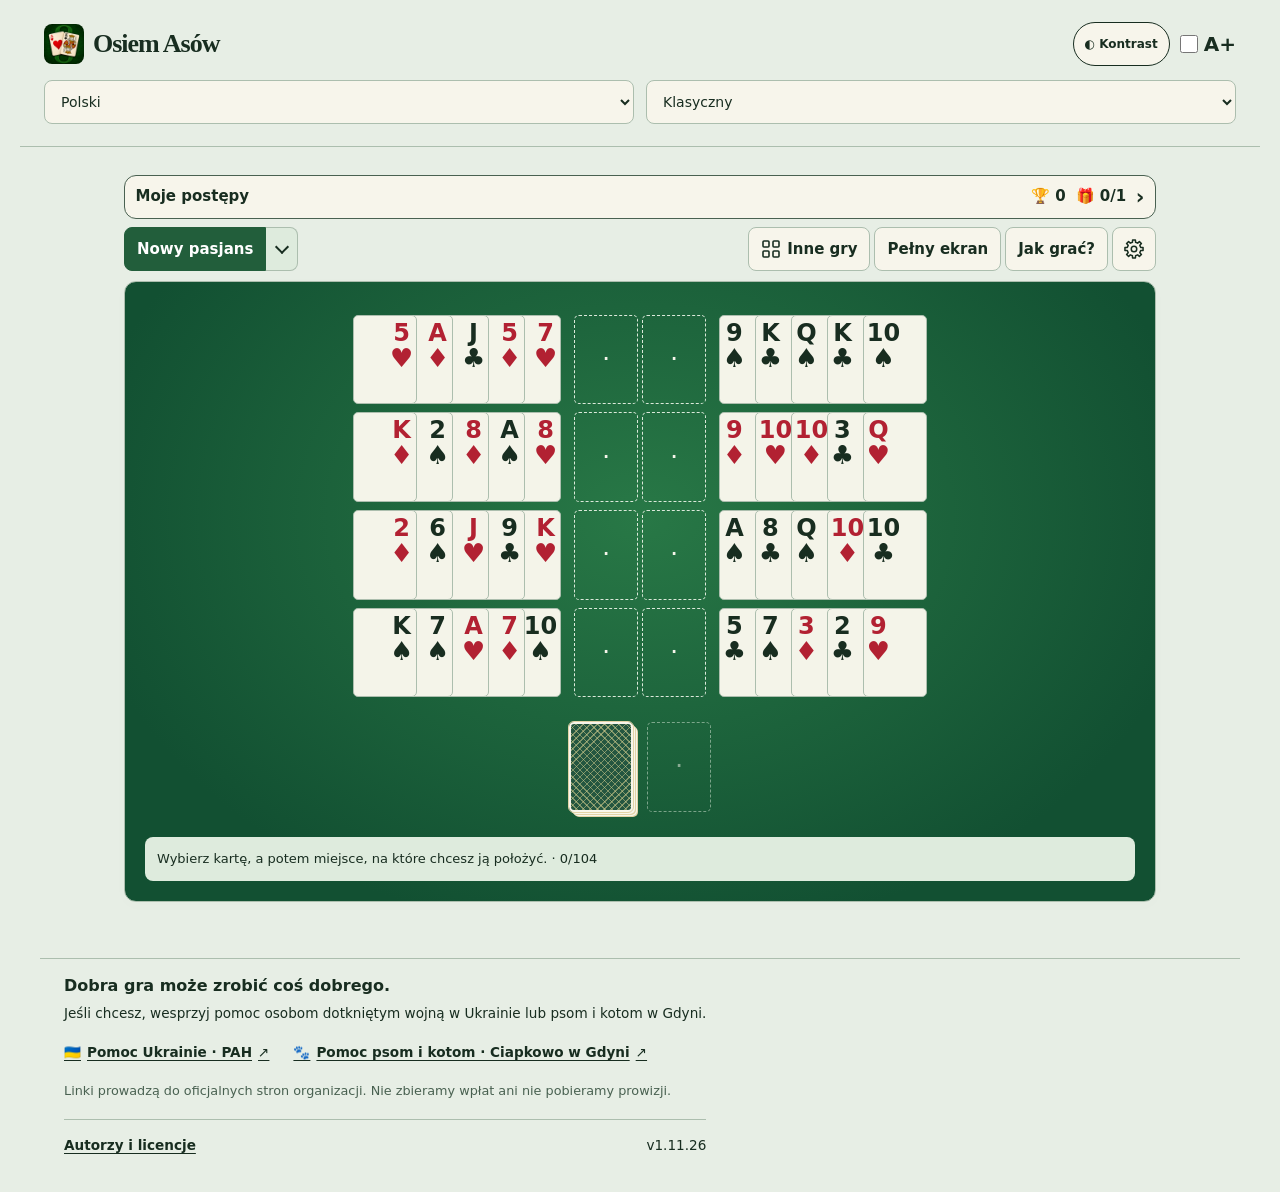
==== commit 833ac69f: "Release Eight Aces 1.11.26: fit mobile toolbar and align game choices" ====
--- a/index.html
+++ b/index.html
@@ -16,7 +16,7 @@
 <link rel="stylesheet" href="themes.css?v=1.9.2">
 <link rel="stylesheet" href="shared-game.css?v=1.6.4">
 <link rel="stylesheet" href="card-backs.css?v=deck-themes-2">
-<link rel="stylesheet" href="pasjans.css?v=split-new-1">
+<link rel="stylesheet" href="pasjans.css?v=split-new-2">
 <link rel="stylesheet" href="shared-victory.css?v=6">
 <link rel="stylesheet" href="games-chest-menu.css?v=packed-grid-1"><script defer src="games-chest-menu.js?v=packed-grid-1" data-game="eight-aces"></script><script>if (!new URLSearchParams(location.search).has("miniatura") || window === window.top) { const script = document.createElement("script"); script.defer = true; script.src = "https://cloud.umami.is/script.js"; script.setAttribute("data-website-id", "a4d24ffd-fa55-44e7-8c3b-dc5a5e42a2f2"); script.setAttribute("data-domains", "eightaces.games-chest.com"); script.setAttribute("data-tag", "eight-aces"); document.head.append(script); }</script>
 <link rel="stylesheet" href="theme-gallery.css?v=1.4.5">
@@ -70,7 +70,7 @@
   </section>
   <div class="footer-details">
     <a id="credits-link" href="credits.html" data-footer-copy="credits" translate="no">Autorzy i licencje</a>
-    <span id="footer-version" translate="no">v1.11.25</span>
+    <span id="footer-version" translate="no">v1.11.26</span>
     <span id="save-note" role="status" translate="no"></span>
   </div>
 </footer>
@@ -101,10 +101,12 @@
 </dialog>
 <dialog id="confirm-new-game" aria-labelledby="confirm-new-title" aria-describedby="confirm-new-description">
   <form method="dialog">
-    <h2 id="confirm-new-title" translate="no"></h2>
+    <div class="dialog-heading">
+      <h2 id="confirm-new-title" translate="no"></h2>
+      <button id="cancel-new" value="cancel" translate="no" autofocus>×</button>
+    </div>
     <p id="confirm-new-description" translate="no"></p>
     <div class="game-tools">
-      <button id="cancel-new" value="cancel" translate="no" autofocus></button>
       <button id="restart-deal" value="restart" translate="no"></button>
       <button class="primary" id="accept-new" value="start" translate="no"></button>
     </div>
@@ -233,7 +235,7 @@
 <script src="progress-backup.js?v=scenic-themes-1"></script>
 <script src="preferences-strings.js?v=1.9.2"></script>
 <script src="progress-bar.js?v=1.11.0"></script>
-<script src="statistics-reset.js?v=1.11.4"></script><script src="app.js?v=split-new-1"></script>
+<script src="statistics-reset.js?v=1.11.4"></script><script src="app.js?v=split-new-2"></script>
 <script>
   if (window === window.top && "serviceWorker" in navigator) {
     navigator.serviceWorker.register("./sw.js").catch(error => console.warn("Offline setup failed", error));
--- a/pasjans.css
+++ b/pasjans.css
@@ -562,9 +562,22 @@
   transform: translateY(-2px) rotate(45deg);
 }
 .new-game-buttons button:focus-visible { z-index: 1; }
-#confirm-new-game .game-tools { display: flex; flex-wrap: wrap; gap: 6px; justify-content: flex-end; }
-#confirm-new-game button[hidden] { display: none; }
-@media (max-width: 360px) {
+#confirm-new-game .dialog-heading { align-items: center; }
+#confirm-new-title { margin: 0; }
+#cancel-new { flex: none; min-inline-size: 44px; min-block-size: 44px; }
+#confirm-new-game .game-tools {
+  display: grid;
+  grid-auto-flow: column;
+  align-items: stretch;
+  grid-auto-columns: minmax(0, 1fr);
+  gap: 6px;
+  margin-block-start: 12px;
+}
+#confirm-new-game .game-tools button { padding-inline: 6px; overflow-wrap: break-word; }
+@media (orientation: portrait) and (max-width: 600px) {
+  .solitaire > .game-toolbar { gap: 4px; }
+  body main.solitaire > .game-toolbar.toolbar-overflow { overflow: visible; }
   .solitaire .game-toolbar.toolbar-overflow .game-tools { min-width: 0; flex-shrink: 1; }
   .solitaire .game-toolbar.toolbar-overflow .game-tools button { min-inline-size: 0; flex: 1 1 44px; padding-inline: 0; }
-}
+  .solitaire .game-toolbar.toolbar-overflow #end-blocked-game { white-space: normal; }
+}
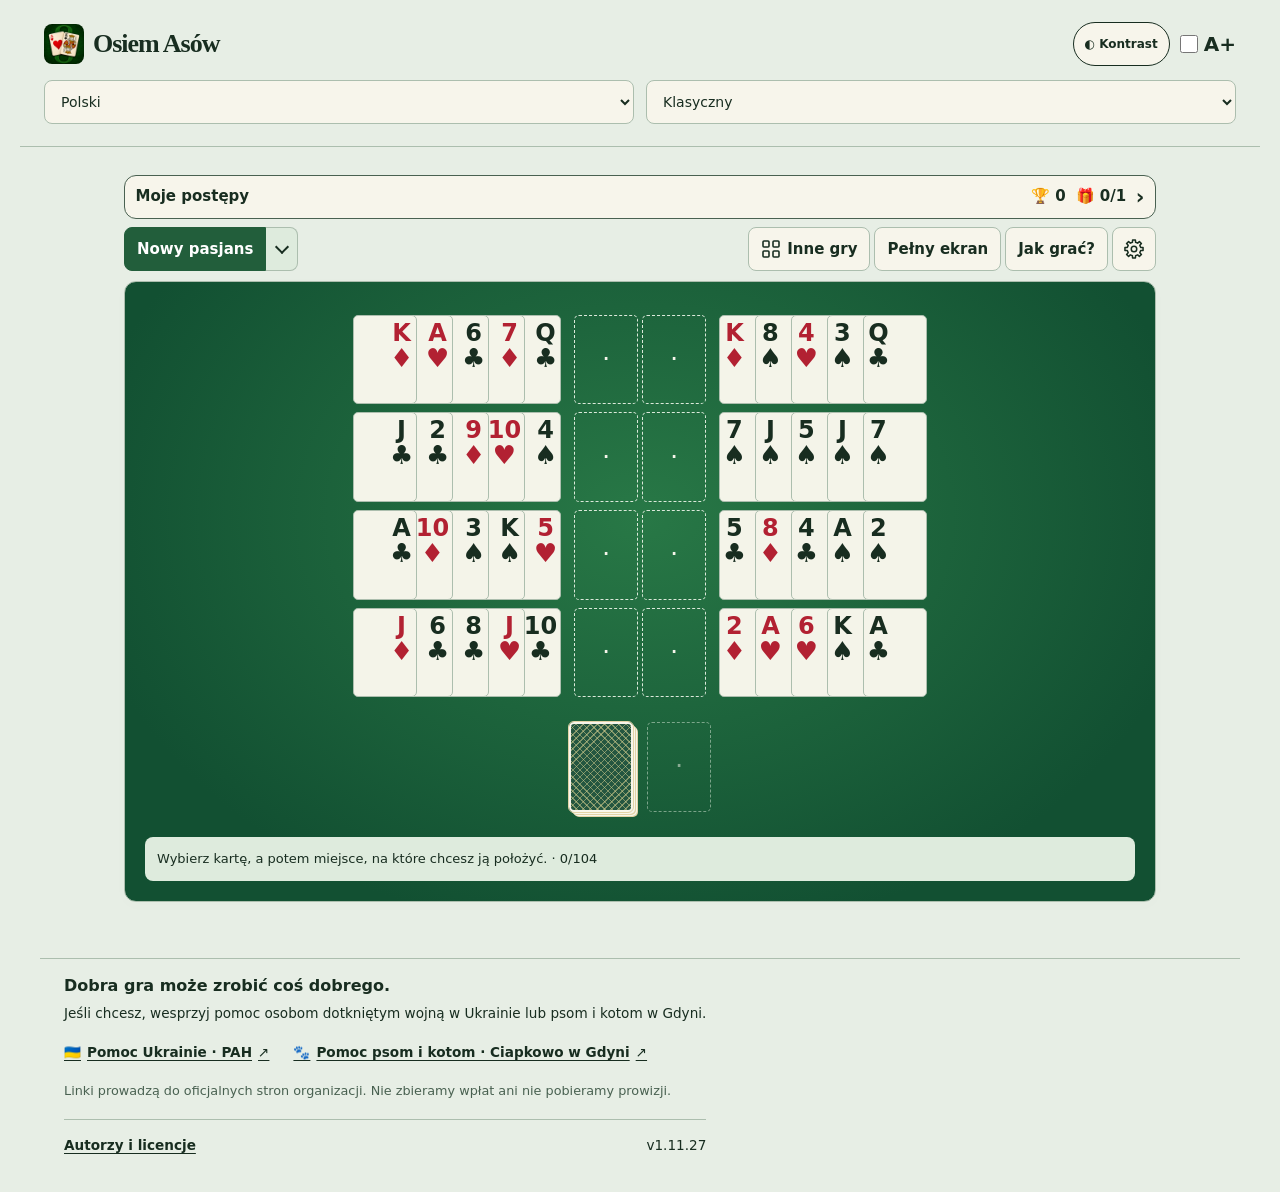
==== commit 94b1529f: "Release Eight Aces 1.11.27: show achievement theme availability" ====
--- a/index.html
+++ b/index.html
@@ -70,7 +70,7 @@
   </section>
   <div class="footer-details">
     <a id="credits-link" href="credits.html" data-footer-copy="credits" translate="no">Autorzy i licencje</a>
-    <span id="footer-version" translate="no">v1.11.26</span>
+    <span id="footer-version" translate="no">v1.11.27</span>
     <span id="save-note" role="status" translate="no"></span>
   </div>
 </footer>
@@ -235,7 +235,7 @@
 <script src="progress-backup.js?v=scenic-themes-1"></script>
 <script src="preferences-strings.js?v=1.9.2"></script>
 <script src="progress-bar.js?v=1.11.0"></script>
-<script src="statistics-reset.js?v=1.11.4"></script><script src="app.js?v=split-new-2"></script>
+<script src="statistics-reset.js?v=1.11.4"></script><script src="app.js?v=reward-status-1"></script>
 <script>
   if (window === window.top && "serviceWorker" in navigator) {
     navigator.serviceWorker.register("./sw.js").catch(error => console.warn("Offline setup failed", error));
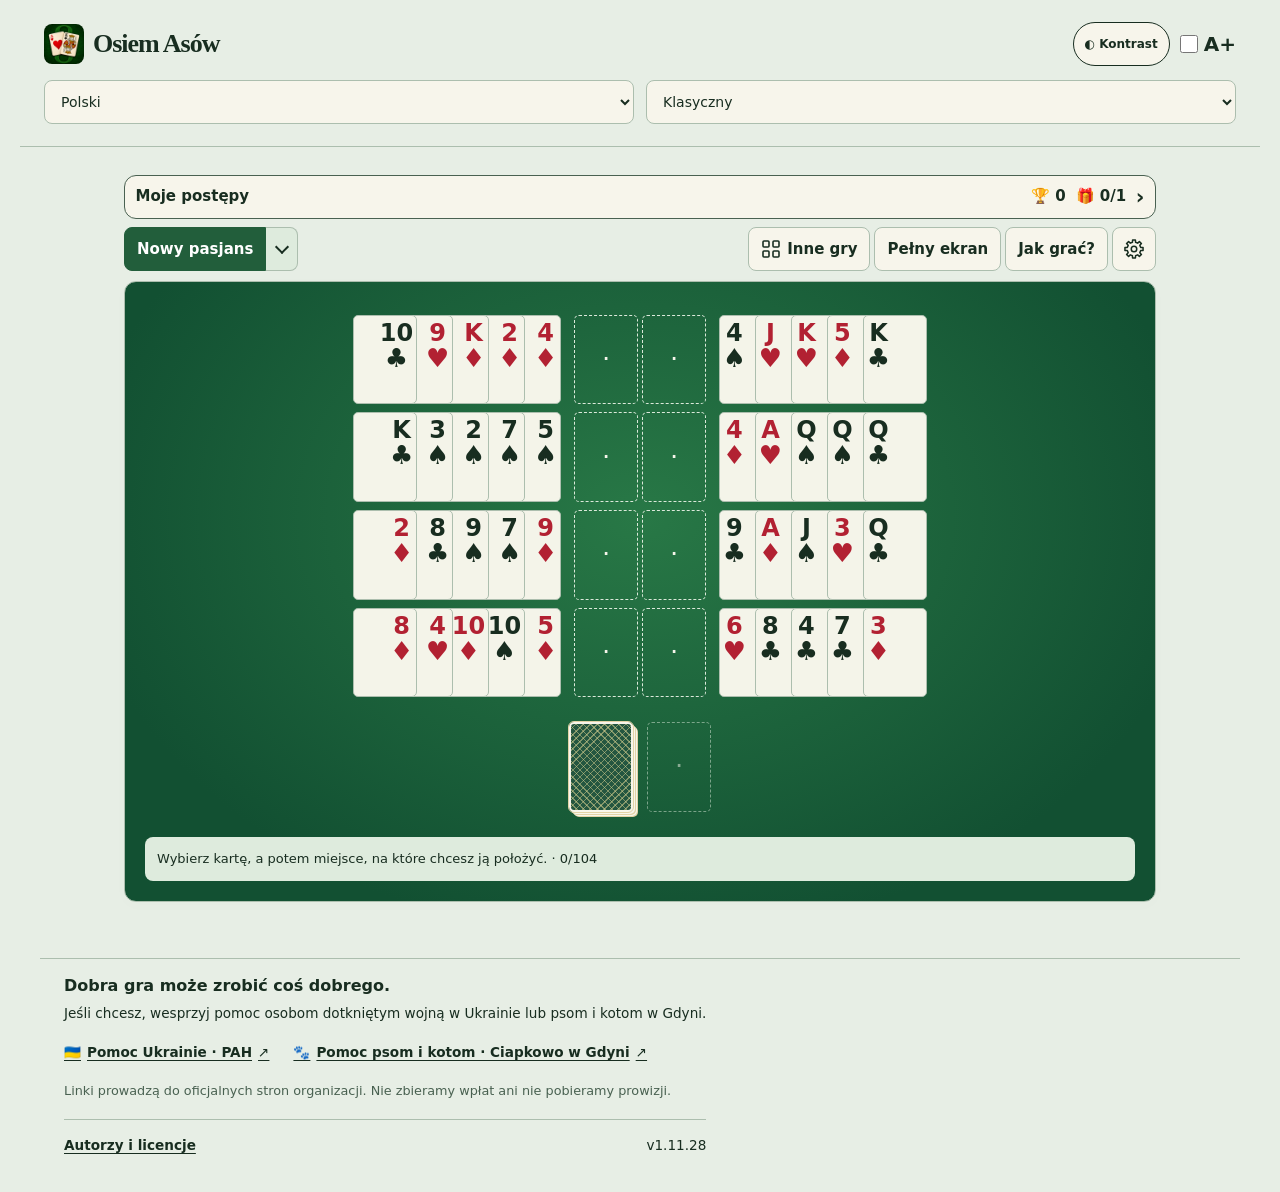
==== commit f20712e4: "Release Osiem Asów 1.11.28: describe reopening the game in help" ====
--- a/index.html
+++ b/index.html
@@ -24,7 +24,7 @@
 <link rel="stylesheet" href="progress-bar.css?v=1.11.1">
 <link rel="stylesheet" href="progress-summary.css?v=1.11.1">
 <link rel="stylesheet" href="shared-footer.css?v=safari-install-guide-1">
-<script defer src="shared-footer.js?v=footer-picker-recent-1"></script>
+<script defer src="shared-footer.js?v=resume-game-1"></script>
 <script defer src="./game-update.js?v=2"></script>
 <script defer src="./game-install.js?v=safari-install-guide-1"></script>
 </head>
@@ -70,7 +70,7 @@
   </section>
   <div class="footer-details">
     <a id="credits-link" href="credits.html" data-footer-copy="credits" translate="no">Autorzy i licencje</a>
-    <span id="footer-version" translate="no">v1.11.27</span>
+    <span id="footer-version" translate="no">v1.11.28</span>
     <span id="save-note" role="status" translate="no"></span>
   </div>
 </footer>
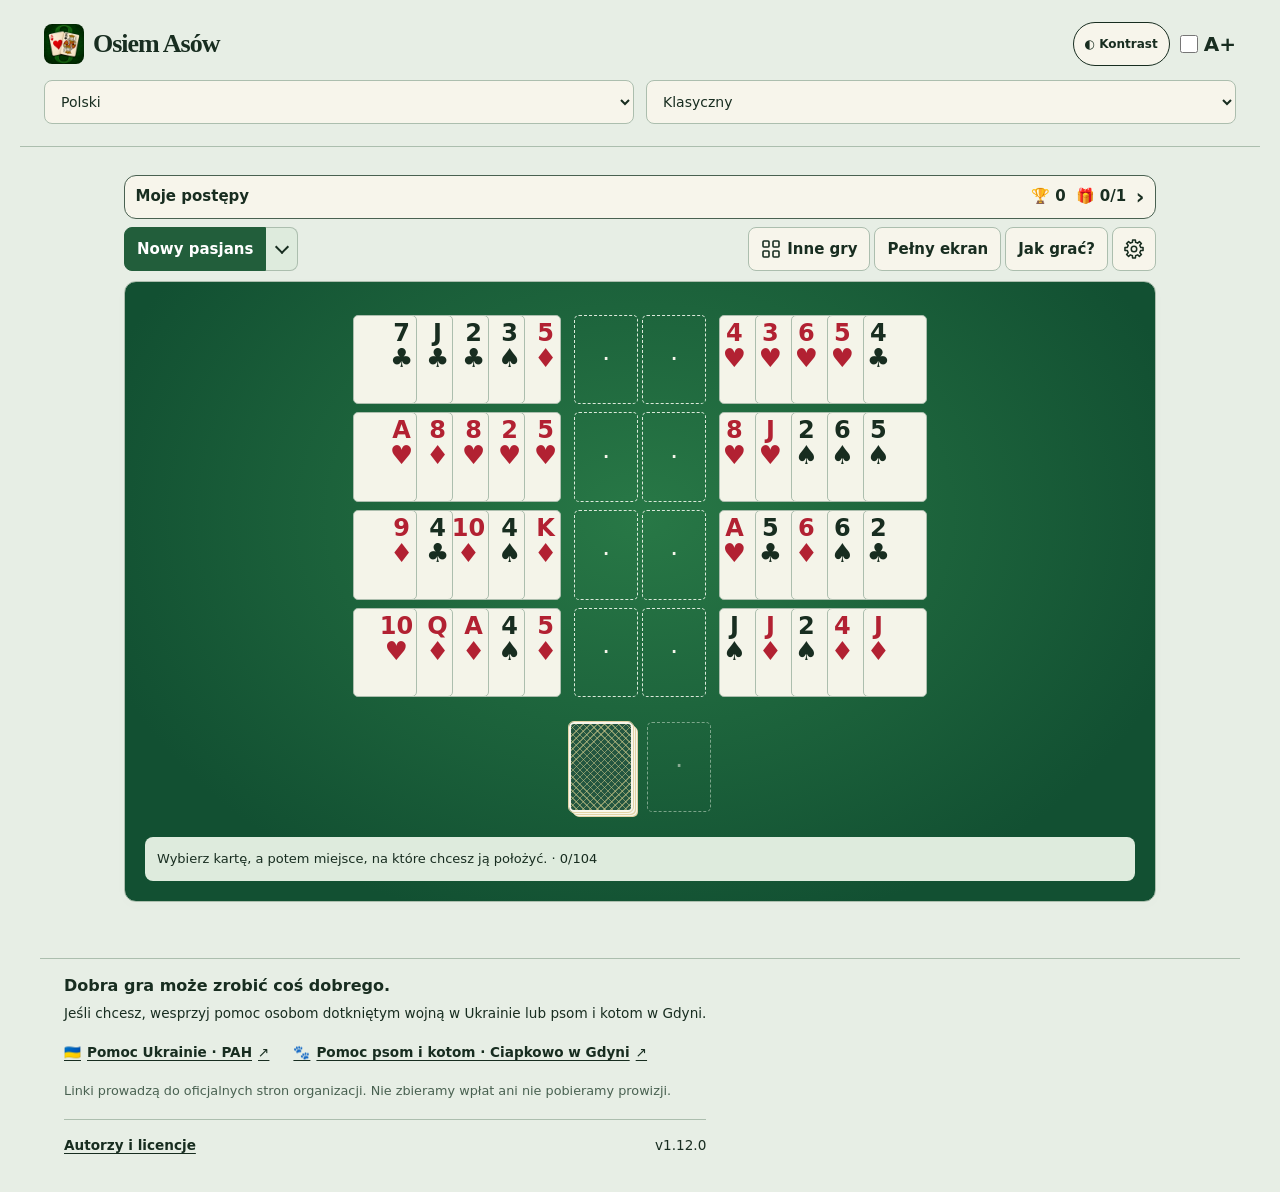
==== commit 5b02eb97: "Release Eight Aces 1.12.0" ====
--- a/index.html
+++ b/index.html
@@ -70,7 +70,7 @@
   </section>
   <div class="footer-details">
     <a id="credits-link" href="credits.html" data-footer-copy="credits" translate="no">Autorzy i licencje</a>
-    <span id="footer-version" translate="no">v1.11.28</span>
+    <span id="footer-version" translate="no">v1.12.0</span>
     <span id="save-note" role="status" translate="no"></span>
   </div>
 </footer>
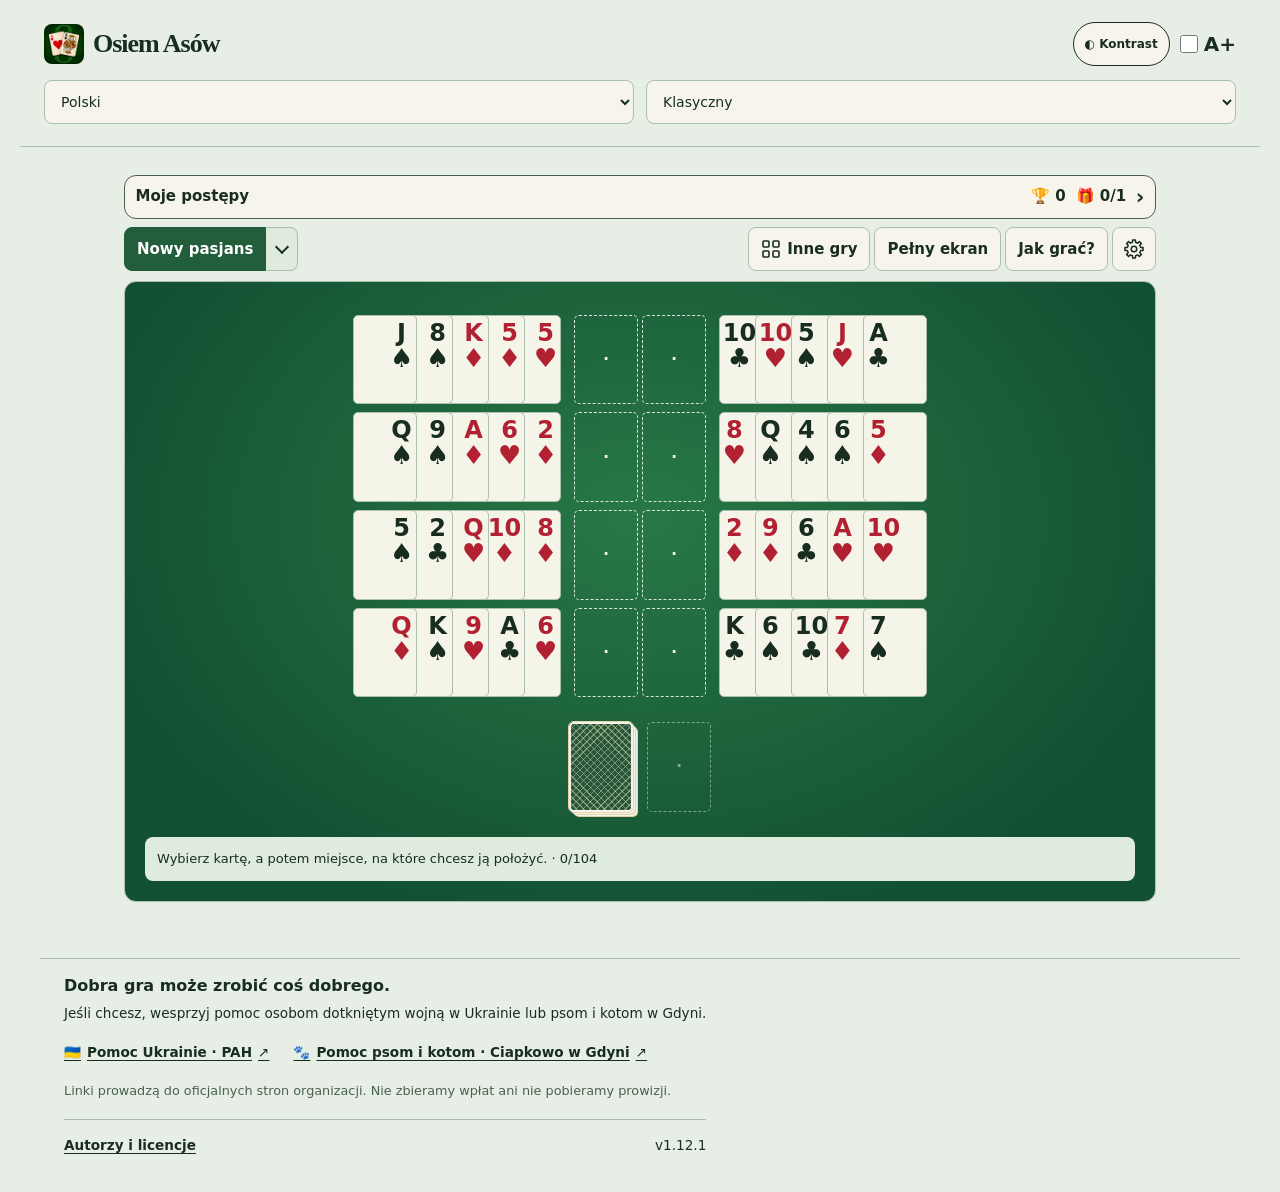
==== commit d47a8baf: "Release Eight Aces 1.12.1: hide redundant fullscreen preference in installed app" ====
--- a/index.html
+++ b/index.html
@@ -70,7 +70,7 @@
   </section>
   <div class="footer-details">
     <a id="credits-link" href="credits.html" data-footer-copy="credits" translate="no">Autorzy i licencje</a>
-    <span id="footer-version" translate="no">v1.12.0</span>
+    <span id="footer-version" translate="no">v1.12.1</span>
     <span id="save-note" role="status" translate="no"></span>
   </div>
 </footer>
@@ -235,7 +235,7 @@
 <script src="progress-backup.js?v=scenic-themes-1"></script>
 <script src="preferences-strings.js?v=1.9.2"></script>
 <script src="progress-bar.js?v=1.11.0"></script>
-<script src="statistics-reset.js?v=1.11.4"></script><script src="app.js?v=reward-status-1"></script>
+<script src="statistics-reset.js?v=1.11.4"></script><script src="app.js?v=fullscreen-setting-1"></script>
 <script>
   if (window === window.top && "serviceWorker" in navigator) {
     navigator.serviceWorker.register("./sw.js").catch(error => console.warn("Offline setup failed", error));
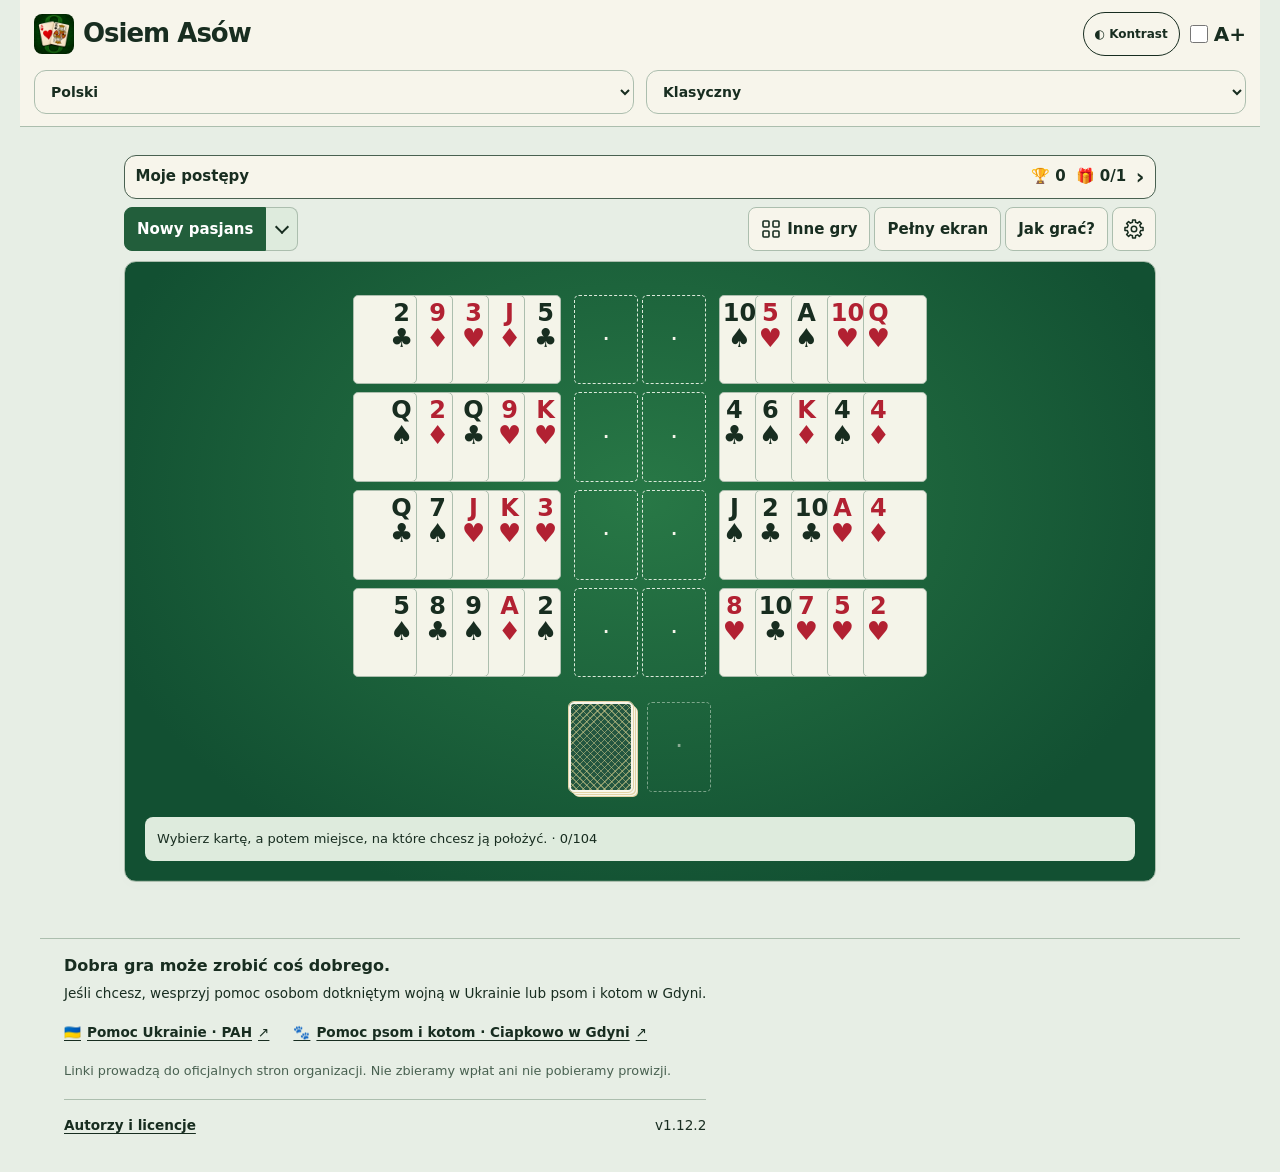
==== commit a01fbef5: "Release 1.12.2: share Games Chest theme components" ====
--- a/index.html
+++ b/index.html
@@ -27,9 +27,10 @@
 <script defer src="shared-footer.js?v=resume-game-1"></script>
 <script defer src="./game-update.js?v=2"></script>
 <script defer src="./game-install.js?v=safari-install-guide-1"></script>
+<link rel="stylesheet" href="shared-theme-components.css?v=1.12.2">
 </head>
 <body>
-<header><a class="brand" href="./"><img class="brand-logo" src="icon-192.png?v=1.5.2" alt=""><span class="brand-name" translate="no">Osiem Asów</span></a><div class="header-controls"><div class="accessibility-controls"><button id="contrast" translate="no" aria-pressed="false"></button><label class="text-size-control"><input type="checkbox" id="large"><span id="large-label"></span></label></div><div class="preferences"><label><span id="language-label"></span><select id="language"><option value="pl">Polski</option><option value="en">English</option></select></label><label><span id="theme-label"></span><select id="theme"></select></label></div></div></header>
+<header class="gc-theme-header"><a class="brand" href="./"><img class="brand-logo" src="icon-192.png?v=1.5.2" alt=""><span class="brand-name" translate="no">Osiem Asów</span></a><div class="header-controls"><div class="accessibility-controls"><button id="contrast" translate="no" aria-pressed="false"></button><label class="text-size-control"><input type="checkbox" id="large"><span id="large-label"></span></label></div><div class="preferences gc-theme-preferences"><label><span id="language-label"></span><select id="language"><option value="pl">Polski</option><option value="en">English</option></select></label><label><span id="theme-label"></span><select id="theme"></select></label></div></div></header>
 <main class="solitaire">
   <button id="my-progress" type="button" aria-haspopup="dialog" aria-controls="progress-dialog" translate="no">
   <strong id="progress-name">Moje postępy</strong>
@@ -39,7 +40,7 @@
 </button>
   <div class="game-toolbar" dir="ltr">
     <div class="new-game-buttons">
-      <button class="primary" id="new-game" translate="no" dir="auto"><span class="new-game-icon toolbar-icon" aria-hidden="true">＋</span><span class="new-game-label">Nowy pasjans</span></button>
+      <button class="primary gc-theme-action" id="new-game" translate="no" dir="auto"><span class="new-game-icon toolbar-icon" aria-hidden="true">＋</span><span class="new-game-label">Nowy pasjans</span></button>
       <button id="pick-variant" type="button" aria-haspopup="dialog" aria-controls="confirm-new-game"><span aria-hidden="true"></span></button>
     </div>
     <div class="game-tools"><button id="game-picker-button" type="button" aria-haspopup="dialog" aria-controls="game-picker" aria-label="Inne gry" translate="no">
@@ -52,7 +53,7 @@
       <button id="settings-button" class="shared-settings-button" aria-label="Settings" aria-haspopup="dialog"></button>
     </div>
   </div>
-  <section class="card game">
+  <section class="card game gc-theme-table gc-theme-scene-table">
     <div id="tableau" class="solitaire-board" dir="ltr"></div>
     <div id="supply" class="supply"></div>
     <p id="status" role="status" tabindex="-1"></p>
@@ -70,7 +71,7 @@
   </section>
   <div class="footer-details">
     <a id="credits-link" href="credits.html" data-footer-copy="credits" translate="no">Autorzy i licencje</a>
-    <span id="footer-version" translate="no">v1.12.1</span>
+    <span id="footer-version" translate="no">v1.12.2</span>
     <span id="save-note" role="status" translate="no"></span>
   </div>
 </footer>
--- a/shared-theme-components.css
+++ b/shared-theme-components.css
@@ -0,0 +1,186 @@
+/* Games Chest theme components. Load after the shared palette and the game's styles. */
+:root {
+  --gc-theme-header-bg: var(--palette-paper, var(--paper, #f4f4eb));
+  --gc-theme-header-ink: var(--palette-ink, var(--ink, #263b36));
+  --gc-theme-header-line: var(--palette-line, var(--line, #ccd4c8));
+  --gc-theme-header-border: 1px solid var(--gc-theme-header-line);
+  --gc-theme-header-radius: 0;
+  --gc-theme-header-padding: 12px;
+  --gc-theme-heading-font: system-ui, sans-serif;
+  --gc-theme-highlight: var(--palette-primary-bg, var(--palette-accent, var(--accent, #355e4c)));
+  --gc-theme-action-ink: var(--palette-primary-ink, #fff);
+  --gc-theme-action-line: var(--palette-primary-border, var(--gc-theme-highlight));
+  --gc-theme-surface: var(--palette-wash, var(--wash, #e2ead9));
+  --gc-theme-panel: color-mix(in srgb, var(--palette-accent, var(--accent, #355e4c)) 48%, #15191c);
+  --gc-theme-panel-ink: #fff;
+  --gc-theme-panel-line: color-mix(in srgb, var(--gc-theme-panel) 45%, white);
+  --gc-theme-current: var(--gc-theme-panel-line);
+}
+
+:root[data-theme="classic"] {
+  --gc-theme-header-bg: #f7f5eb;
+  --gc-theme-header-ink: #182d20;
+  --gc-theme-header-line: #acbeae;
+  --gc-theme-highlight: #225e3b;
+  --gc-theme-surface: radial-gradient(ellipse at 50% 38%, #287846, #125032 78%);
+  --gc-theme-panel: #123328;
+}
+:root[data-theme="ink"] { --gc-theme-heading-font: Georgia, "Times New Roman", serif; }
+:root:is([data-theme="studio"], [data-theme="forma"], [data-theme="energy"], [data-theme="tangerine"], [data-theme="porcelain"], [data-theme="ukraine"], [data-theme="aurora"], [data-theme="crown"], [data-theme="obsidian"]) {
+  --gc-theme-heading-font: Arial, Helvetica, sans-serif;
+}
+:root:is([data-theme="energy"], [data-theme="tangerine"], [data-theme="porcelain"], [data-theme="ukraine"], [data-theme="aurora"]) {
+  --gc-theme-header-radius: 0 0 26px 26px;
+  --gc-theme-header-padding: 20px;
+}
+:root[data-theme="energy"] {
+  --gc-theme-header-bg: linear-gradient(110deg, #7134cf, #a42ba8 65%, #c7288b);
+  --gc-theme-header-ink: #fff;
+  --gc-theme-header-border: 0;
+}
+:root[data-theme="tangerine"] {
+  --gc-theme-header-bg: #ffab00;
+  --gc-theme-header-ink: #30291f;
+  --gc-theme-header-border: 0;
+}
+/* Ukraine's header and main action follow the Eight Aces reference. */
+:root[data-theme="ukraine"] {
+  --gc-theme-header-bg: var(--palette-accent);
+  --gc-theme-header-ink: #fff;
+  --gc-theme-header-border: 8px solid var(--gc-theme-highlight);
+  --gc-theme-panel: var(--palette-ink);
+  --gc-theme-panel-line: var(--palette-accent);
+  --gc-theme-current: var(--gc-theme-highlight);
+}
+:root[data-theme="tropics"] {
+  --gc-theme-header-bg: #f3f4eb;
+  --gc-theme-header-ink: #152f42;
+  --gc-theme-header-line: #9eb6bf;
+  --gc-theme-highlight: #184e77;
+  --gc-theme-panel: #183650;
+}
+:root[data-theme="beach"] {
+  --gc-theme-header-bg: #f7f2e7;
+  --gc-theme-header-ink: #12363f;
+  --gc-theme-header-line: #9eaeb0;
+  --gc-theme-highlight: #07586a;
+  --gc-theme-panel: #15424b;
+}
+:root[data-theme="aurora"] {
+  --gc-theme-header-bg: #66509a;
+  --gc-theme-header-ink: #fff;
+  --gc-theme-header-border: 0;
+  --gc-theme-highlight: #66509a;
+}
+:root[data-theme="obsidian"] {
+  --gc-theme-header-bg: #21232d;
+  --gc-theme-header-ink: #fff;
+  --gc-theme-highlight: #474159;
+}
+:root[data-theme="crown"] {
+  --gc-theme-header-bg: #f0e3ba;
+  --gc-theme-header-ink: #3a2b19;
+  --gc-theme-highlight: #705024;
+}
+:root[data-theme="contrast"] {
+  --gc-theme-header-bg: #fff;
+  --gc-theme-header-ink: #111;
+  --gc-theme-header-line: #111;
+  --gc-theme-surface: #fff;
+  --gc-theme-panel: #111;
+  --gc-theme-panel-line: #fff;
+  --gc-theme-current: #111;
+  --gc-theme-highlight: #111;
+  --gc-theme-action-ink: #fff;
+}
+
+/* These aliases distinguish illustrated rewards from similarly named solid palettes. */
+:root:is([data-theme="garden"], [data-scenery="garden"], [data-scenic-reward="garden"]) { --gc-scene-image: url("garden.webp"); }
+:root:is([data-scenery="tropics"], [data-scenic-reward="tropics"]) { --gc-scene-image: url("tropics.webp"); }
+:root:is([data-scenery="beach"], [data-scenic-reward="beach"]) { --gc-scene-image: url("beach.webp"); }
+:root:is([data-scenery="orange-grove"], [data-scenic-reward="orange-grove"], [data-illustration="orange-grove"]) {
+  --gc-scene-image: url("orange-grove.webp");
+  --gc-theme-panel: #123328;
+  --gc-theme-current: #f7db86;
+}
+:root:is([data-scenery="copper"], [data-scenic-reward="copper"], [data-illustration="copper"]) {
+  --gc-scene-image: url("copper-table.webp");
+  --gc-scene-portrait: url("copper-portrait.webp");
+}
+:root:is([data-scenery="starry-sky"], [data-scenery="night-sky"][data-theme="night-sky"], [data-scenic-reward="starry-sky"], [data-illustration="night-sky"]) {
+  --gc-scene-image: url("starry-sky.webp");
+  --gc-scene-portrait: url("andromeda-portrait.webp");
+}
+@media (orientation: portrait) {
+  :root { --gc-scene-display: var(--gc-scene-portrait, var(--gc-scene-image)); }
+}
+@media (orientation: landscape) {
+  :root { --gc-scene-display: var(--gc-scene-image); }
+}
+
+:root[data-theme] .gc-theme-header {
+  background: var(--gc-theme-header-bg);
+  color: var(--gc-theme-header-ink);
+  border-block-end: var(--gc-theme-header-border);
+  border-radius: var(--gc-theme-header-radius);
+  padding-block: var(--gc-theme-header-padding);
+  padding-inline: max(10px, .875rem);
+  font-family: var(--gc-theme-heading-font);
+}
+:root[data-theme] .gc-theme-header :is(h1, .brand, .accessibility-controls, .accessibility, .gc-theme-preferences) {
+  color: inherit;
+  font-family: inherit;
+}
+:root[data-theme] .gc-theme-preferences select {
+  background: var(--palette-paper, var(--paper));
+  color: var(--palette-ink, var(--ink));
+  border-color: var(--gc-theme-header-line);
+  border-radius: 12px;
+  font-weight: 600;
+}
+:root:is([data-theme="ukraine"], [data-theme="energy"], [data-theme="aurora"], [data-theme="obsidian"])
+  .gc-theme-header :is(#contrast, #contrast-toggle) {
+  color: var(--gc-theme-header-ink);
+  background: transparent;
+  border-color: #ffffff88;
+}
+:root[data-theme] .gc-theme-action {
+  background: var(--gc-theme-highlight);
+  border-color: var(--gc-theme-action-line);
+  color: var(--gc-theme-action-ink);
+}
+:root[data-theme] .gc-theme-action:hover:not(:disabled) {
+  background: var(--gc-theme-highlight);
+  color: var(--gc-theme-action-ink);
+}
+:root[data-theme] .gc-theme-table {
+  background: var(--gc-theme-surface);
+  border-color: var(--gc-theme-header-line);
+}
+:root[data-theme] .gc-theme-scene-table {
+  background: var(--gc-scene-display, var(--gc-theme-surface)) center / cover no-repeat;
+}
+:root[data-theme] .gc-theme-panel:where(:not(.finished, .pan-loser)) {
+  background: var(--gc-theme-panel);
+  color: var(--gc-theme-panel-ink);
+  border-color: var(--gc-theme-panel-line);
+}
+:root[data-theme] :is(.gc-theme-panel.current, .current .gc-theme-panel) {
+  border-color: var(--gc-theme-current);
+}
+:root[data-theme="ukraine"] :is(.gc-theme-panel.current, .current .gc-theme-panel) {
+  color: var(--gc-theme-current);
+}
+:root[data-theme="ukraine"] .gc-theme-header :is(button, select, input):focus-visible {
+  outline: 2px solid var(--gc-theme-highlight);
+  outline-offset: 2px;
+}
+@media (max-width: 600px) {
+  :root[data-theme] .gc-theme-header { padding-block: 12px; }
+}
+
+:root[data-theme="contrast"] .gc-theme-panel.current {
+  background: #fff;
+  color: #111;
+  border-color: #111;
+}
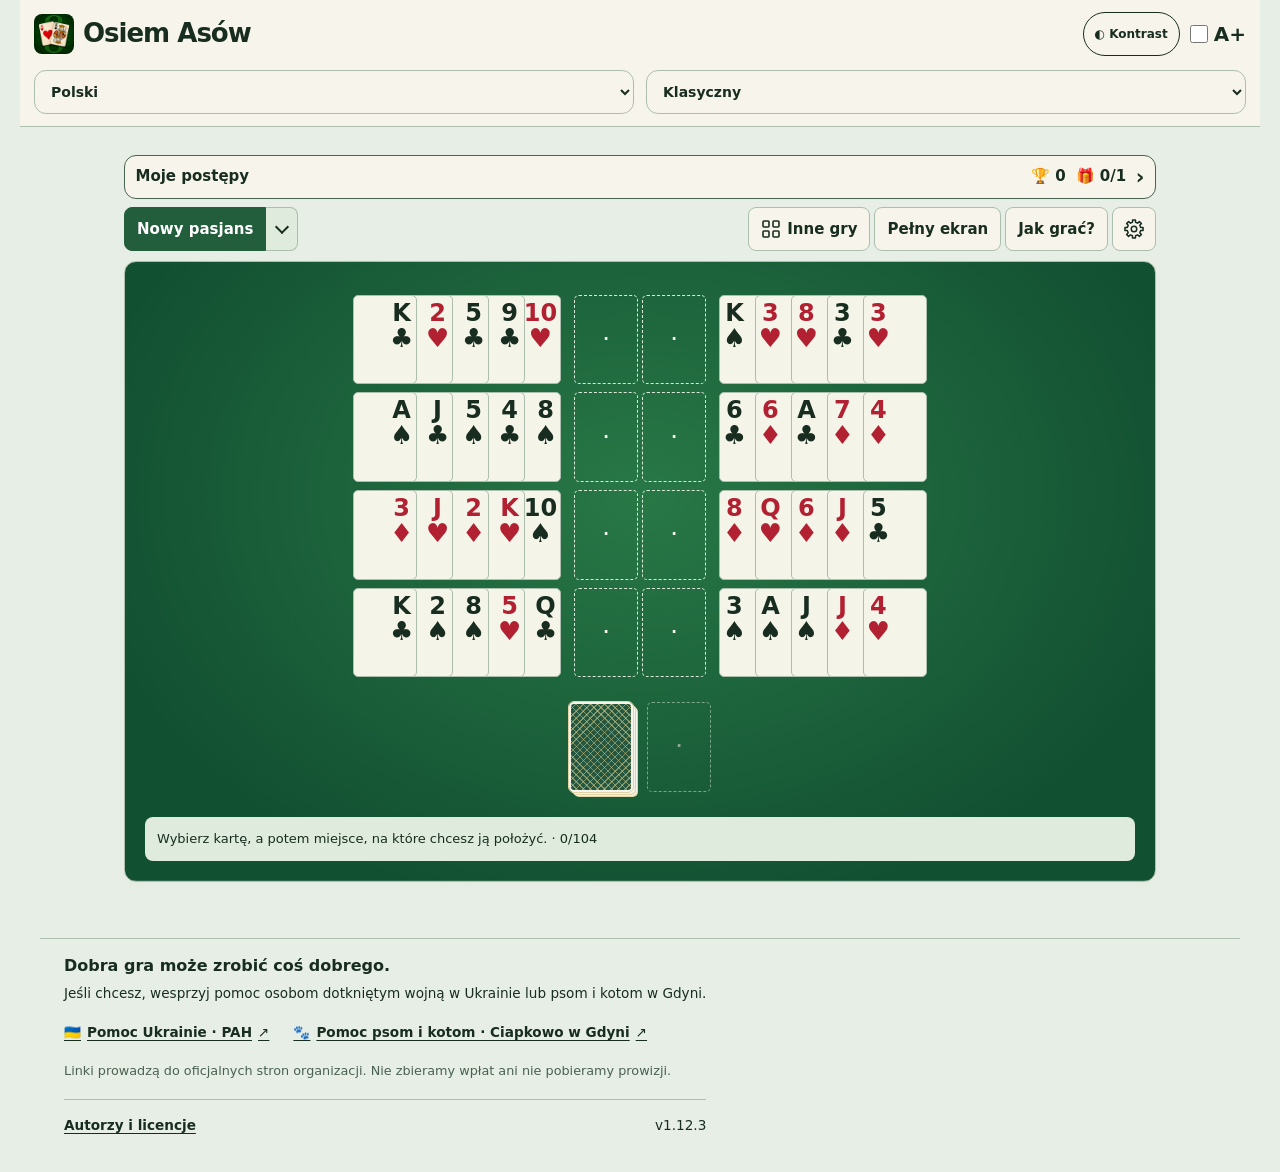
==== commit eb332b23: "Release Eight Aces 1.12.3: retry offline update downloads" ====
--- a/index.html
+++ b/index.html
@@ -25,7 +25,7 @@
 <link rel="stylesheet" href="progress-summary.css?v=1.11.1">
 <link rel="stylesheet" href="shared-footer.css?v=safari-install-guide-1">
 <script defer src="shared-footer.js?v=resume-game-1"></script>
-<script defer src="./game-update.js?v=2"></script>
+<script defer src="./game-update.js?v=3"></script>
 <script defer src="./game-install.js?v=safari-install-guide-1"></script>
 <link rel="stylesheet" href="shared-theme-components.css?v=1.12.2">
 </head>
@@ -71,7 +71,7 @@
   </section>
   <div class="footer-details">
     <a id="credits-link" href="credits.html" data-footer-copy="credits" translate="no">Autorzy i licencje</a>
-    <span id="footer-version" translate="no">v1.12.2</span>
+    <span id="footer-version" translate="no">v1.12.3</span>
     <span id="save-note" role="status" translate="no"></span>
   </div>
 </footer>
